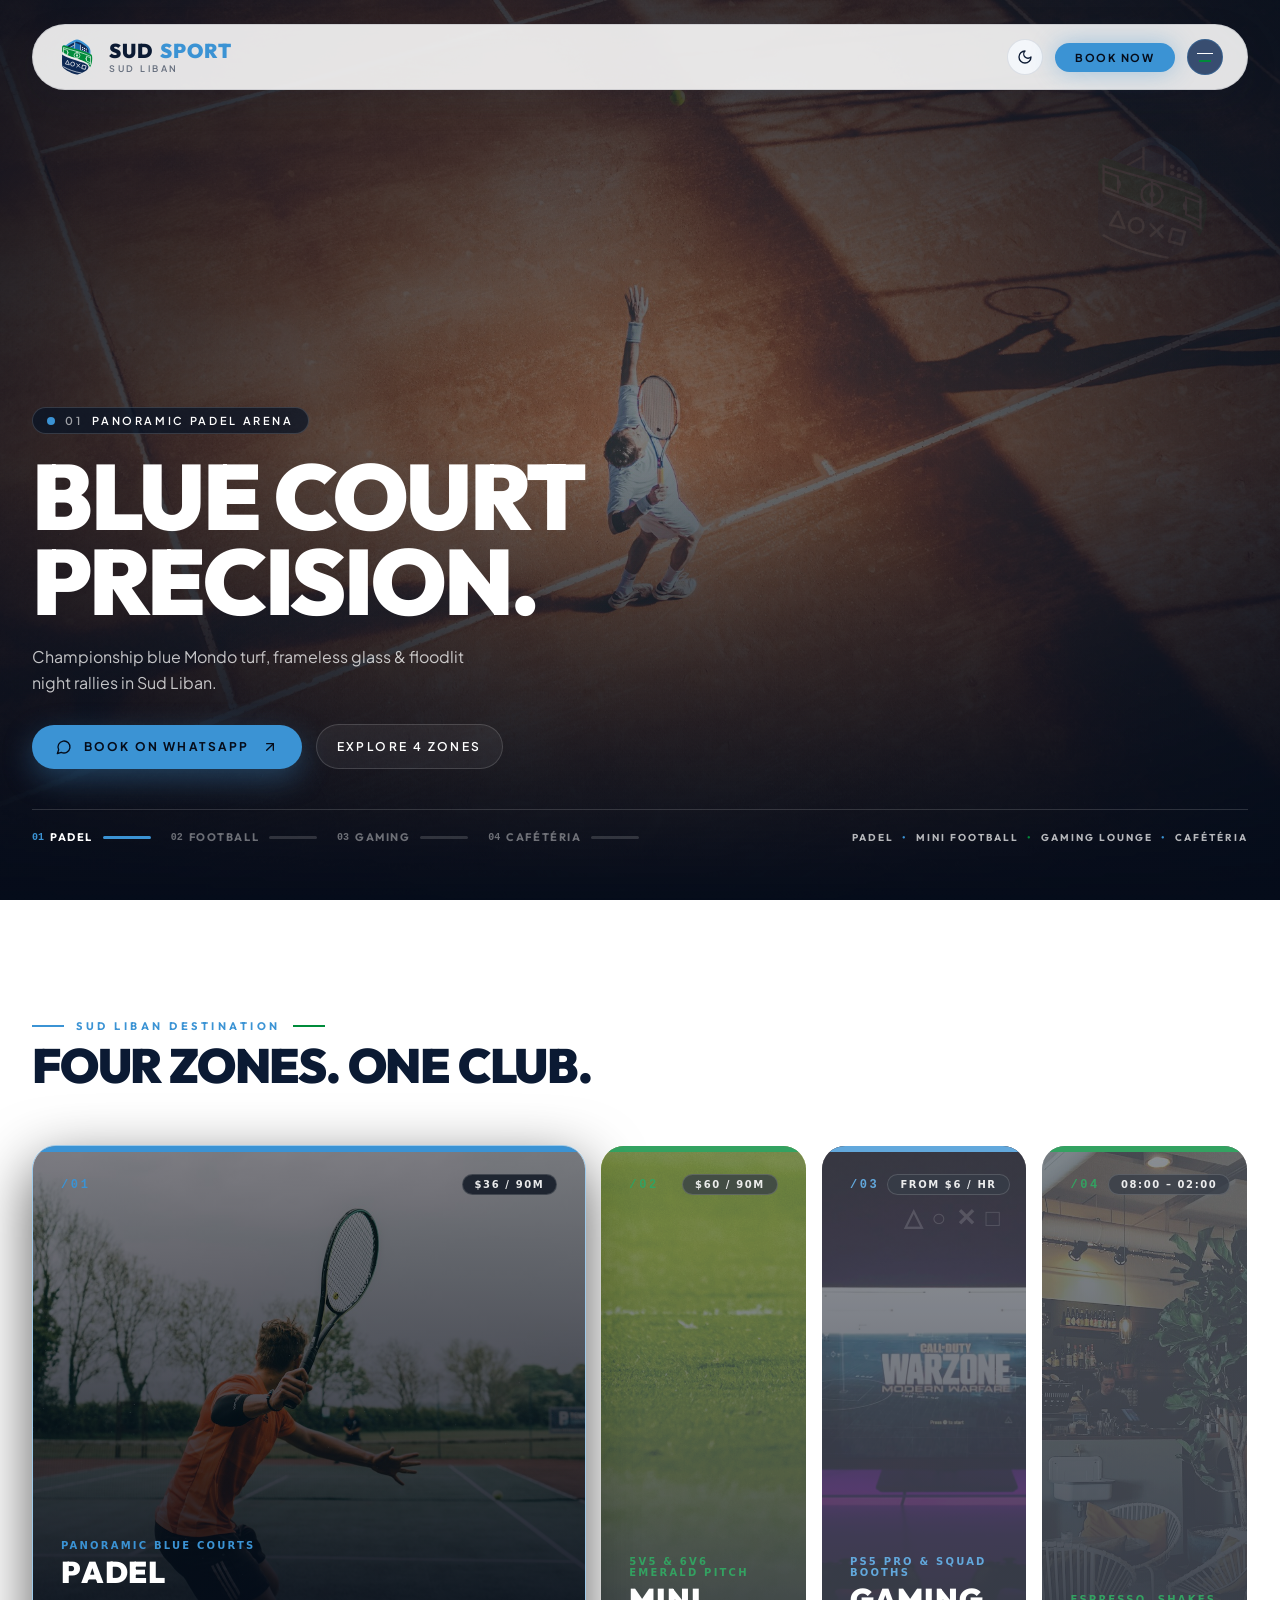
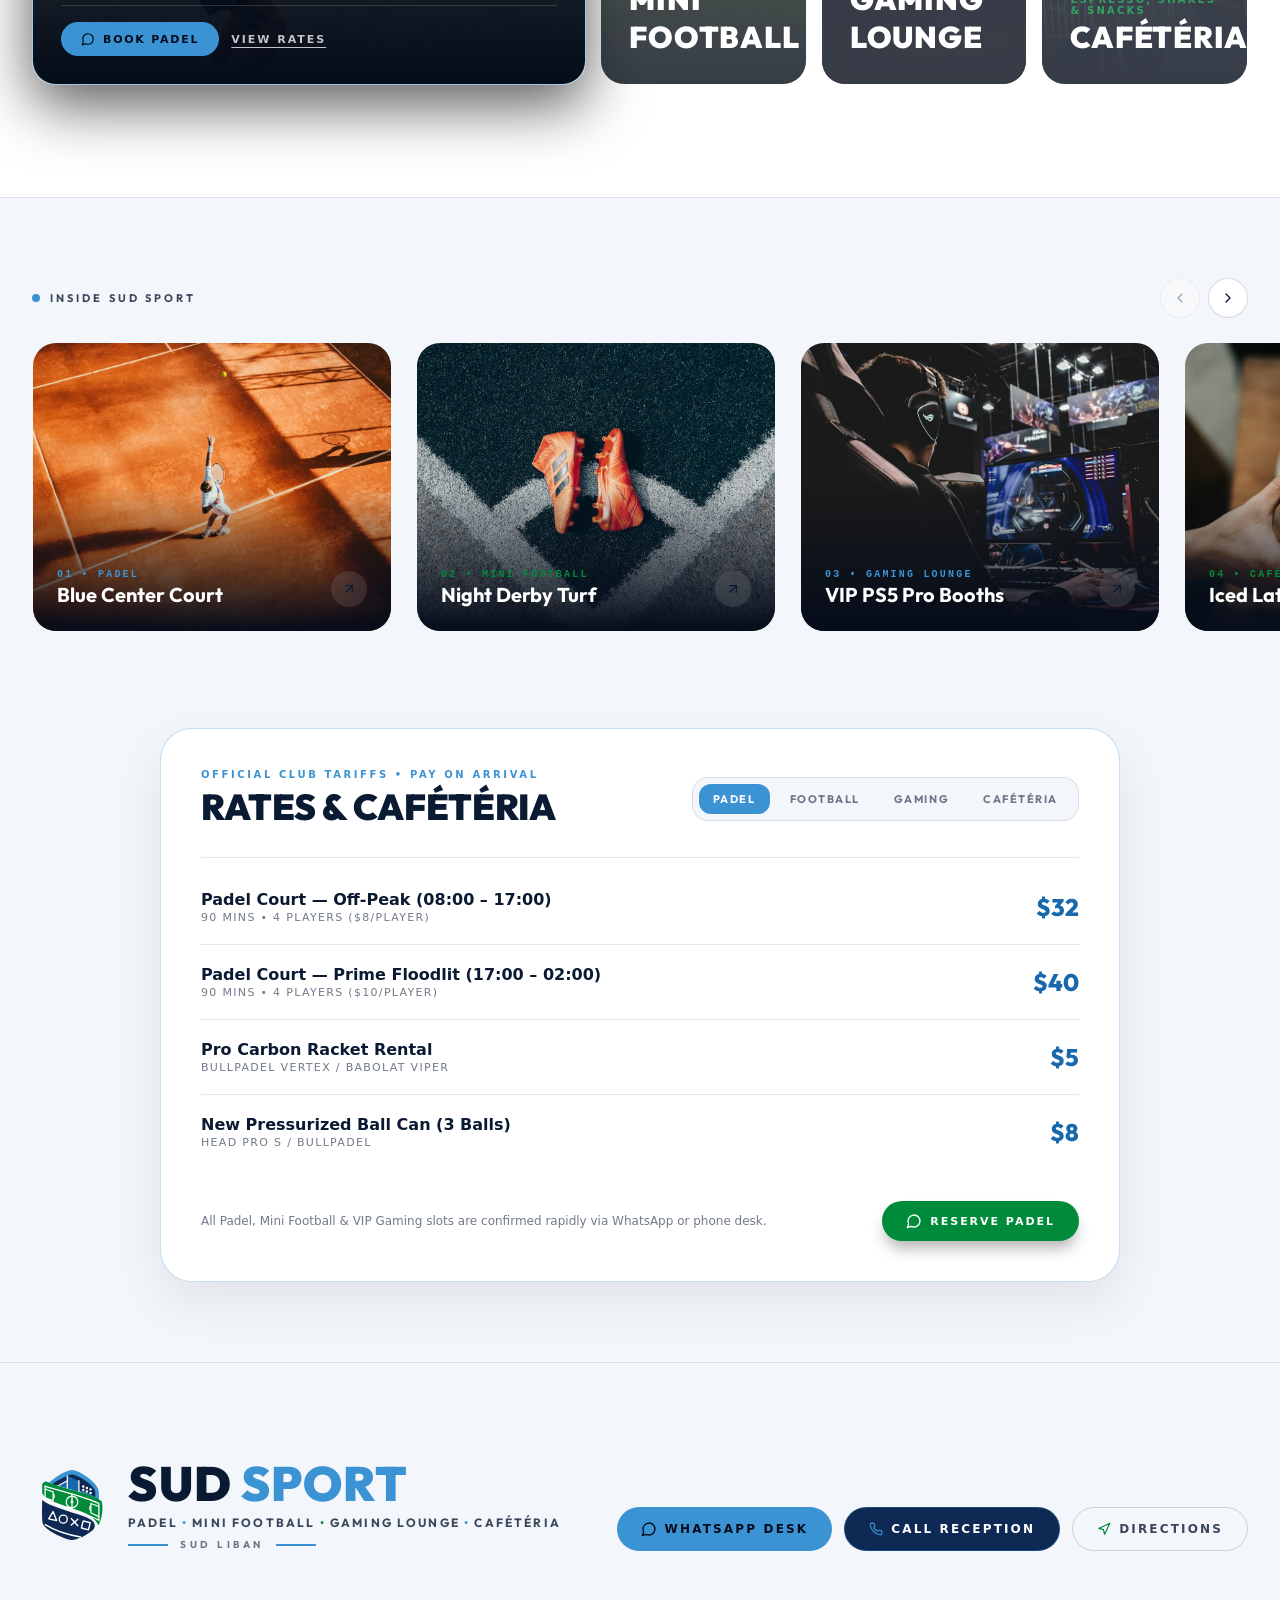
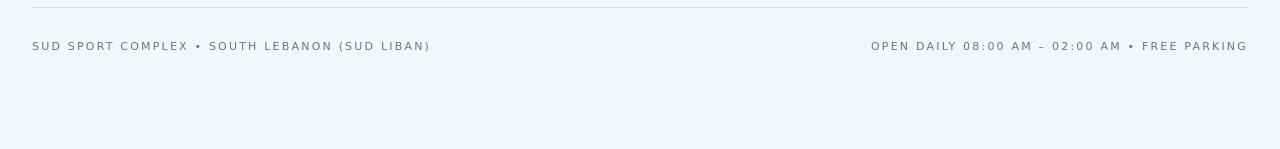
==== index.html @ 7e461982 "SUD SPORT website: homepage and Cafétéria menu Co-Authored-By: Claude Opus 5.5 <noreply@anthropic.co" ====
<!DOCTYPE html>
<html lang="en">
<head>
  <meta charset="UTF-8" />
  <meta name="viewport" content="width=device-width, initial-scale=1" />
  <title>SUD SPORT — Sud Liban</title>
  <meta name="description" content="SUD SPORT, Sud Liban: Padel, Mini Football, Gaming Lounge & Cafétéria." />
  <link rel="preconnect" href="https://fonts.googleapis.com" />
  <link rel="preconnect" href="https://fonts.gstatic.com" crossorigin />
  <link
    rel="stylesheet"
    href="https://fonts.googleapis.com/css2?family=Outfit:wght@500;600;700;800;900&family=Plus+Jakarta+Sans:wght@300;400;500;600;700&display=swap"
  />
  <link rel="stylesheet" href="css/style.css" />
  <!-- White theme; js/theme.js switches it on (light) and off (dark) -->
  <link rel="stylesheet" href="css/theme-light.css" id="themeLight" />
  <script src="js/theme.js"></script>
</head>
<body>
  <!-- ===================================================================
       SVG SPRITE: SUD SPORT CREST + ICONS
  =================================================================== -->
  <svg xmlns="http://www.w3.org/2000/svg" style="display: none">
    <!-- CUSTOM RECREATED SUD SPORT HEXAGONAL 3-RIBBON CREST -->
    <symbol id="emblem" viewBox="0 0 220 220" fill="none">
      <!-- TOP RIBBON: PADEL COURT & RACKET PERFORATIONS -->
      <path d="M36 68 C36 48, 92 14, 110 14 C128 14, 184 48, 184 76 L184 96 C150 76, 86 64, 36 44 Z" fill="#3B93D4" />
      <path d="M54 53 C72 40, 102 26, 110 26 C122 26, 174 54, 174 74 L174 88 C142 70, 92 60, 54 53 Z" fill="#0E2954" />
      <!-- Padel Court Royal Blue Zone & White Lines -->
      <path d="M98 30 L128 43 L128 73 L98 64 Z" fill="#1768AC" />
      <path d="M74 57 L96 44 L96 63 Z" fill="#1768AC" />
      <line x1="97" y1="29" x2="97" y2="65" stroke="#FFFFFF" stroke-width="3.5" />
      <line x1="129" y1="42" x2="129" y2="74" stroke="#FFFFFF" stroke-width="3.5" />
      <line x1="72" y1="57" x2="97" y2="43" stroke="#FFFFFF" stroke-width="3.2" />
      <!-- Padel Racket Dots -->
      <circle cx="141" cy="59" r="3.4" fill="#FFFFFF" />
      <circle cx="151" cy="63" r="3.4" fill="#FFFFFF" />
      <circle cx="161" cy="67" r="3.4" fill="#FFFFFF" />
      <circle cx="141" cy="69" r="3.4" fill="#FFFFFF" />
      <circle cx="151" cy="73" r="3.4" fill="#FFFFFF" />
      <circle cx="161" cy="77" r="3.4" fill="#FFFFFF" />

      <!-- MIDDLE RIBBON: MINI FOOTBALL PITCH -->
      <path d="M28 56 C28 42, 42 46, 62 54 C110 70, 162 78, 190 98 C196 104, 196 146, 182 166 C176 146, 152 132, 108 118 C64 104, 34 94, 28 78 Z" fill="#008B3A" />
      <path d="M36 58 C84 74, 144 86, 184 106 L184 152 C144 130, 84 116, 36 96 Z" stroke="#FFFFFF" stroke-width="3.5" fill="none" />
      <line x1="110" y1="78" x2="110" y2="125" stroke="#FFFFFF" stroke-width="3.5" />
      <circle cx="110" cy="101.5" r="16" stroke="#FFFFFF" stroke-width="3.5" fill="none" />
      <circle cx="110" cy="101.5" r="4" fill="#FFFFFF" />
      <path d="M36 66 L58 74 L58 98 L36 90" stroke="#FFFFFF" stroke-width="3.2" fill="none" />
      <path d="M58 79 A9 9 0 0 1 58 93" stroke="#FFFFFF" stroke-width="3.2" fill="none" />
      <path d="M184 114 L162 106 L162 132 L184 142" stroke="#FFFFFF" stroke-width="3.2" fill="none" />
      <path d="M162 112 A9 9 0 0 0 162 126" stroke="#FFFFFF" stroke-width="3.2" fill="none" />

      <!-- BOTTOM RIBBON: GAMING LOUNGE WITH △ ○ ✕ □ -->
      <path d="M28 96 C46 112, 92 124, 146 142 C172 152, 180 166, 166 180 C150 194, 122 206, 110 206 C94 206, 40 182, 30 162 C26 150, 28 114, 28 96 Z" fill="#0E2954" />
      <polygon points="58,128 46,148 68,153" stroke="#FFFFFF" stroke-width="3.8" fill="none" stroke-linejoin="round" />
      <circle cx="86" cy="149" r="11" stroke="#FFFFFF" stroke-width="3.8" fill="none" />
      <g stroke="#FFFFFF" stroke-width="3.8" stroke-linecap="round">
        <line x1="108" y1="147" x2="126" y2="167" />
        <line x1="126" y1="149" x2="108" y2="165" />
      </g>
      <rect x="138" y="156" width="20" height="20" transform="rotate(14 148 166)" stroke="#FFFFFF" stroke-width="3.8" fill="none" stroke-linejoin="round" />
      <path d="M36 164 C62 180, 98 192, 134 198" stroke="#FFFFFF" stroke-width="3.5" stroke-linecap="round" fill="none" />
    </symbol>

    <!-- Icons (Lucide) -->
    <symbol id="i-chevron-left" viewBox="0 0 24 24"><path d="m15 18-6-6 6-6" /></symbol>
    <symbol id="i-chevron-right" viewBox="0 0 24 24"><path d="m9 18 6-6-6-6" /></symbol>
    <symbol id="i-arrow-up-right" viewBox="0 0 24 24"><path d="M7 7h10v10" /><path d="M7 17 17 7" /></symbol>
    <symbol id="i-phone" viewBox="0 0 24 24"><path d="M22 16.92v3a2 2 0 0 1-2.18 2 19.79 19.79 0 0 1-8.63-3.07 19.5 19.5 0 0 1-6-6 19.79 19.79 0 0 1-3.07-8.67A2 2 0 0 1 4.11 2h3a2 2 0 0 1 2 1.72 12.84 12.84 0 0 0 .7 2.81 2 2 0 0 1-.45 2.11L8.09 9.91a16 16 0 0 0 6 6l1.27-1.27a2 2 0 0 1 2.11-.45 12.84 12.84 0 0 0 2.81.7A2 2 0 0 1 22 16.92z" /></symbol>
    <symbol id="i-message" viewBox="0 0 24 24"><path d="M7.9 20A9 9 0 1 0 4 16.1L2 22Z" /></symbol>
    <symbol id="i-sun" viewBox="0 0 24 24"><circle cx="12" cy="12" r="4" /><path d="M12 2v2" /><path d="M12 20v2" /><path d="m4.93 4.93 1.41 1.41" /><path d="m17.66 17.66 1.41 1.41" /><path d="M2 12h2" /><path d="M20 12h2" /><path d="m6.34 17.66-1.41 1.41" /><path d="m19.07 4.93-1.41 1.41" /></symbol>
    <symbol id="i-moon" viewBox="0 0 24 24"><path d="M12 3a6 6 0 0 0 9 9 9 9 0 1 1-9-9Z" /></symbol>
    <symbol id="i-x" viewBox="0 0 24 24"><path d="M18 6 6 18" /><path d="m6 6 12 12" /></symbol>
    <symbol id="i-navigation" viewBox="0 0 24 24"><polygon points="3 11 22 2 13 21 11 13 3 11" /></symbol>
  </svg>

  <!-- Subtle desktop cursor follower -->
  <div class="cursor" id="cursor" aria-hidden="true"></div>

  <div class="app" id="app">
    <!-- ===================================================================
         FLOATING SMOKED-GLASS NAVBAR
    =================================================================== -->
    <header class="nav">
      <div class="nav__bar">
        <a href="#top" class="brand">
          <svg class="emblem brand__emblem" role="img" aria-label="SUD SPORT Official Crest"><use href="#emblem" /></svg>
          <div class="brand__text">
            <div class="brand__word">
              <span>SUD</span>
              <span class="text-blue">SPORT</span>
            </div>
            <span class="brand__sub">SUD LIBAN</span>
          </div>
        </a>

        <div class="nav__controls">
          <button type="button" class="theme-toggle" aria-label="Switch theme">
            <svg class="icon theme-toggle__moon"><use href="#i-moon" /></svg>
            <svg class="icon theme-toggle__sun"><use href="#i-sun" /></svg>
          </button>

          <button class="btn-book">Book Now</button>

          <button class="btn-menu" id="menuOpenBtn" aria-label="Open Menu">
            <span></span>
            <span></span>
          </button>
        </div>
      </div>
    </header>

    <!-- ===================================================================
         SECTION 1: KEN BURNS HERO REEL
    =================================================================== -->
    <section id="top" class="hero">
      <div class="hero__media" id="heroMedia"></div>
      <div class="hero__watermark" id="heroWatermark"></div>

      <div class="hero__inner">
        <div class="hero__content" id="heroContent">
          <div class="pill">
            <span class="pill__dot" id="heroDot"></span>
            <span class="pill__id" id="heroId"></span>
            <span id="heroLabel"></span>
          </div>

          <h1 class="hero__title" id="heroTitle"></h1>
          <p class="hero__sub" id="heroSub"></p>

          <div class="hero__ctas">
            <button class="btn btn--primary btn--lg btn--glow hero__cta" id="heroCta">
              <svg class="icon"><use href="#i-message" /></svg>
              <span>Book on WhatsApp</span>
              <svg class="icon hero__cta-arrow"><use href="#i-arrow-up-right" /></svg>
            </button>
            <a href="#zones" class="btn btn--ghost btn--lg">Explore 4 Zones</a>
          </div>
        </div>

        <div class="hero__bar">
          <div class="reel-nav" id="reelNav"></div>

          <div class="tagline">
            <span>PADEL</span>
            <span class="text-blue">•</span>
            <span>MINI FOOTBALL</span>
            <span class="text-green">•</span>
            <span>GAMING LOUNGE</span>
            <span class="text-blue">•</span>
            <span>CAFÉTÉRIA</span>
          </div>
        </div>
      </div>
    </section>

    <!-- ===================================================================
         SECTION 2: THE FOUR ZONES ACCORDION
    =================================================================== -->
    <section id="zones" class="zones-section">
      <div class="section-head">
        <div>
          <div class="eyebrow">
            <span class="eyebrow__line bg-blue"></span>
            <span class="eyebrow__text">SUD LIBAN DESTINATION</span>
            <span class="eyebrow__line bg-green"></span>
          </div>
          <h2 class="section-title">Four Zones. One Club.</h2>
        </div>
      </div>

      <div class="zones" id="zonesList"></div>
    </section>

    <!-- ===================================================================
         SECTION 3: FILMSTRIP & RATE SHEET
    =================================================================== -->
    <section class="inside">
      <div class="strip-head">
        <div class="strip-head__title">
          <span class="dot bg-blue"></span>
          <span>INSIDE SUD SPORT</span>
        </div>
        <span class="strip-head__hint">SWIPE REEL →</span>
        <div class="strip-nav">
          <button type="button" class="strip-nav__btn" id="stripPrev" aria-label="Previous photos">
            <svg class="icon"><use href="#i-chevron-left" /></svg>
          </button>
          <button type="button" class="strip-nav__btn" id="stripNext" aria-label="Next photos">
            <svg class="icon"><use href="#i-chevron-right" /></svg>
          </button>
        </div>
      </div>

      <div class="filmstrip" id="filmstrip"></div>

      <div id="rates" class="rates">
        <div class="rates__card">
          <div class="rates__head">
            <div>
              <span class="rates__eyebrow">OFFICIAL CLUB TARIFFS • PAY ON ARRIVAL</span>
              <h3 class="rates__title">Rates &amp; Cafétéria</h3>
            </div>
            <div class="rate-tabs" id="rateTabs"></div>
          </div>

          <div class="rate-list" id="rateList"></div>

          <a href="menu.html" class="rates__menu-link" id="rateMenuLink" hidden>
            <span>See the full Cafétéria menu</span>
            <svg class="icon"><use href="#i-arrow-up-right" /></svg>
          </a>

          <div class="rates__foot">
            <span>All Padel, Mini Football &amp; VIP Gaming slots are confirmed rapidly via WhatsApp or phone desk.</span>
            <button class="btn btn--green" id="rateReserve">
              <svg class="icon"><use href="#i-message" /></svg>
              <span id="rateReserveLabel">Reserve PADEL</span>
            </button>
          </div>
        </div>
      </div>
    </section>

    <!-- ===================================================================
         SECTION 4: FOOTER
    =================================================================== -->
    <footer class="footer">
      <div class="footer__top">
        <div class="footer__lockup">
          <svg class="emblem footer__emblem" role="img" aria-label="SUD SPORT Official Crest"><use href="#emblem" /></svg>
          <div>
            <div class="footer__word">
              <span>SUD</span>
              <span class="text-blue">SPORT</span>
            </div>
            <p class="footer__pillars">
              PADEL <span class="text-blue">•</span> MINI FOOTBALL
              <span class="text-green">•</span> GAMING LOUNGE
              <span class="text-blue">•</span> CAFÉTÉRIA
            </p>
            <div class="footer__liban">
              <span class="footer__line"></span>
              <span>SUD LIBAN</span>
              <span class="footer__line"></span>
            </div>
          </div>
        </div>

        <div class="footer__contacts">
          <button class="btn btn--primary btn--lg">
            <svg class="icon"><use href="#i-message" /></svg>
            <span>WhatsApp Desk</span>
          </button>
          <a href="tel:+96170492810" class="btn btn--navy btn--lg">
            <svg class="icon icon--sm text-blue"><use href="#i-phone" /></svg>
            <span>Call Reception</span>
          </a>
          <a href="https://maps.google.com/?q=Sud+Liban" target="_blank" rel="noreferrer" class="btn btn--outline btn--lg">
            <svg class="icon icon--sm text-green"><use href="#i-navigation" /></svg>
            <span>Directions</span>
          </a>
        </div>
      </div>

      <div class="footer__bottom">
        <span>SUD SPORT COMPLEX • SOUTH LEBANON (SUD LIBAN)</span>
        <span>OPEN DAILY 08:00 AM – 02:00 AM • FREE PARKING</span>
      </div>
    </footer>

  </div>

  <!-- =====================================================================
       FULL-SCREEN CURTAIN MENU
  ===================================================================== -->
  <div class="menu animate-fade-up" id="menu" hidden>
    <div class="menu__top">
      <div class="menu__brand">
        <svg class="emblem menu__emblem" role="img" aria-label="SUD SPORT Official Crest"><use href="#emblem" /></svg>
        <div class="brand__word menu__word">
          <span>SUD</span>
          <span class="text-blue">SPORT</span>
        </div>
      </div>
      <button class="menu__close" id="menuCloseBtn" aria-label="Close Menu">
        <svg class="icon icon--md"><use href="#i-x" /></svg>
      </button>
    </div>

    <nav class="menu__list">
      <a href="#zones" class="menu-item" data-zone-index="0" style="--c: #3B93D4">
        <div class="menu-item__main"><span class="menu-item__num">/01</span><span class="menu-item__label">PADEL ARENA</span></div>
        <span class="menu-item__sub">Panoramic Blue Courts</span>
      </a>
      <a href="#zones" class="menu-item" data-zone-index="1" style="--c: #008B3A">
        <div class="menu-item__main"><span class="menu-item__num">/02</span><span class="menu-item__label">MINI FOOTBALL</span></div>
        <span class="menu-item__sub">5v5 &amp; 6v6 FIFA Turf</span>
      </a>
      <a href="#zones" class="menu-item" data-zone-index="2" style="--c: #3B93D4">
        <div class="menu-item__main"><span class="menu-item__num">/03</span><span class="menu-item__label">GAMING LOUNGE</span></div>
        <span class="menu-item__sub">PS5 Pro △ ○ ✕ □ Booths</span>
      </a>
      <a href="menu.html" class="menu-item" style="--c: #008B3A">
        <div class="menu-item__main"><span class="menu-item__num">/04</span><span class="menu-item__label">LA CAFÉTÉRIA</span></div>
        <span class="menu-item__sub">Espresso, Smoothies &amp; Terrace</span>
      </a>
      <a href="#rates" class="menu-item" style="--c: #FFFFFF">
        <div class="menu-item__main"><span class="menu-item__num">/05</span><span class="menu-item__label">RATES &amp; MENU</span></div>
        <span class="menu-item__sub">Transparent Club Tariffs</span>
      </a>
    </nav>

    <div class="menu__foot">
      <span>SUD LIBAN • OPEN DAILY 08:00 – 02:00</span>
      <button class="menu__cta">BOOK VIA WHATSAPP CONCIERGE →</button>
    </div>
  </div>

  <script src="js/main.js"></script>
</body>
</html>
---- css/style.css ----
/* =====================================================================
   SUD SPORT — SUD LIBAN
===================================================================== */

:root {
  --navy-950: #040914;
  --navy-900: #050c1a;
  --navy-850: #071326;
  --navy-800: #08152c;
  --navy-700: #0e2954;
  --section-bg: rgba(7, 17, 36, 0.6);
  --blue: #3b93d4;
  --blue-hover: #52a6e3;
  --royal: #1768ac;
  --green: #008b3a;
  --green-hover: #00a344;
  --white: #f8fafc;

  --font-brand: 'Outfit', -apple-system, BlinkMacSystemFont, sans-serif;
  --font-modern: 'Plus Jakarta Sans', -apple-system, BlinkMacSystemFont, sans-serif;
  --font-sans: ui-sans-serif, system-ui, -apple-system, BlinkMacSystemFont, 'Segoe UI', Roboto, sans-serif;
  --font-mono: ui-monospace, SFMono-Regular, Menlo, Monaco, Consolas, monospace;

  --ease: cubic-bezier(0.16, 1, 0.3, 1);
  --max-w: 80rem;
}

/* --- Reset --- */

*,
*::before,
*::after {
  box-sizing: border-box;
}

html {
  scroll-behavior: smooth;
}

body {
  margin: 0;
  min-height: 100vh;
  background: var(--navy-900);
  color: var(--white);
  font-family: var(--font-sans);
  -webkit-font-smoothing: antialiased;
  -moz-osx-font-smoothing: grayscale;
  overflow-x: hidden;
}

::selection {
  background: var(--blue);
  color: var(--navy-900);
}

h1, h2, h3, h4, p {
  margin: 0;
}

a {
  color: inherit;
  text-decoration: none;
}

button {
  font: inherit;
  color: inherit;
  background: none;
  border: 0;
  padding: 0;
  cursor: pointer;
}

img {
  display: block;
  max-width: 100%;
}

[hidden] {
  display: none !important;
}

/* --- Utilities --- */

.text-blue { color: var(--blue); }
.text-green { color: var(--green); }
.bg-blue { background: var(--blue); }
.bg-green { background: var(--green); }

.icon {
  width: 16px;
  height: 16px;
  flex-shrink: 0;
  fill: none;
  stroke: currentColor;
  stroke-width: 2;
  stroke-linecap: round;
  stroke-linejoin: round;
}
.icon--xs { width: 14px; height: 14px; }
.icon--sm { width: 14px; height: 14px; }
.icon--md { width: 20px; height: 20px; }

.emblem {
  fill: none;
  flex-shrink: 0;
}

/* --- Animations --- */

@keyframes kenburns {
  0% { transform: scale(1.12); }
  100% { transform: scale(1); }
}

@keyframes fadeUpLuxury {
  0% { opacity: 0; transform: translateY(20px); }
  100% { opacity: 1; transform: translateY(0); }
}

.animate-fade-up {
  animation: fadeUpLuxury 0.75s var(--ease) forwards;
}

/* --- Buttons --- */

.btn {
  display: inline-flex;
  align-items: center;
  justify-content: center;
  gap: 8px;
  border-radius: 9999px;
  font-size: 11px;
  font-weight: 700;
  letter-spacing: 0.18em;
  text-transform: uppercase;
  transition: all 0.3s;
  white-space: nowrap;
}

.btn--lg { padding: 14px 24px; font-size: 12px; }
.btn--xl { padding: 16px 24px; font-size: 12px; }
.btn--block { width: 100%; }

.btn--primary {
  background: var(--blue);
  color: var(--navy-900);
}
.btn--primary:hover { background: var(--blue-hover); }

.btn--glow { box-shadow: 0 10px 30px rgba(59, 147, 212, 0.35); }

.btn--ghost {
  padding: 14px 20px;
  background: rgba(255, 255, 255, 0.05);
  border: 1px solid rgba(255, 255, 255, 0.15);
  color: #fff;
  font-family: var(--font-modern);
  font-weight: 600;
  letter-spacing: 0.2em;
}
.btn--ghost:hover { background: rgba(255, 255, 255, 0.1); }

.btn--green {
  flex-shrink: 0;
  padding: 12px 24px;
  background: var(--green);
  color: #fff;
  box-shadow: 0 10px 15px -3px rgba(0, 0, 0, 0.3);
}
.btn--green:hover { background: var(--green-hover); }

.btn--navy {
  background: var(--navy-700);
  border: 1px solid rgba(59, 147, 212, 0.3);
  color: #fff;
  font-weight: 600;
}
.btn--navy:hover { background: var(--royal); }

.btn--outline {
  border: 1px solid rgba(255, 255, 255, 0.15);
  color: rgba(255, 255, 255, 0.8);
  font-weight: 600;
}
.btn--outline:hover {
  border-color: rgba(255, 255, 255, 0.4);
  background: rgba(255, 255, 255, 0.05);
}

/* =====================================================================
   CURSOR FOLLOWER
===================================================================== */

.cursor {
  pointer-events: none;
  position: fixed;
  top: 0;
  left: 0;
  z-index: 50;
  display: none;
  width: 32px;
  height: 32px;
  border-radius: 50%;
  border: 1px solid rgba(59, 147, 212, 0.5);
  transform: translate3d(-100px, -100px, 0);
  transition: transform 0.15s ease-out;
}

@media (min-width: 1024px) {
  .cursor { display: block; }
}

/* =====================================================================
   NAVBAR
===================================================================== */

.nav {
  position: fixed;
  top: 0;
  left: 0;
  right: 0;
  z-index: 40;
  padding: 16px 16px 0;
  pointer-events: none;
}

.nav__bar {
  max-width: var(--max-w);
  margin: 0 auto;
  display: flex;
  align-items: center;
  justify-content: space-between;
  padding: 12px 16px;
  border-radius: 9999px;
  background: rgba(7, 19, 38, 0.8);
  backdrop-filter: blur(40px);
  -webkit-backdrop-filter: blur(40px);
  border: 1px solid rgba(59, 147, 212, 0.25);
  box-shadow: 0 16px 40px rgba(0, 0, 0, 0.6);
  pointer-events: auto;
  transition: all 0.5s;
}

.brand {
  display: flex;
  align-items: center;
  gap: 12px;
}

.brand__emblem {
  width: 36px;
  height: 36px;
  transition: transform 0.5s;
}
.brand:hover .brand__emblem { transform: scale(1.05); }

.brand__text {
  display: flex;
  flex-direction: column;
}

.brand__word {
  display: flex;
  align-items: baseline;
  gap: 6px;
  line-height: 1;
  font-family: var(--font-brand);
  font-weight: 900;
  font-size: 18px;
  letter-spacing: 0.06em;
  color: #fff;
}

.brand__sub {
  margin-top: 2px;
  font-family: var(--font-modern);
  font-weight: 600;
  font-size: 8px;
  letter-spacing: 0.28em;
  text-transform: uppercase;
  color: rgba(255, 255, 255, 0.55);
}

.nav__controls {
  display: flex;
  align-items: center;
  gap: 8px;
}

.btn-book {
  padding: 8px 16px;
  border-radius: 9999px;
  background: var(--blue);
  color: var(--navy-900);
  font-family: var(--font-modern);
  font-weight: 700;
  font-size: 11px;
  letter-spacing: 0.16em;
  text-transform: uppercase;
  box-shadow: 0 0 25px rgba(59, 147, 212, 0.4);
  transition: all 0.3s;
}
.btn-book:hover { background: var(--blue-hover); }

.theme-toggle {
  width: 36px;
  height: 36px;
  flex-shrink: 0;
  border-radius: 50%;
  background: rgba(14, 41, 84, 0.8);
  border: 1px solid rgba(59, 147, 212, 0.3);
  color: #fff;
  display: flex;
  align-items: center;
  justify-content: center;
  transition: all 0.3s;
}
.theme-toggle:hover { background: var(--royal); }

/* Light mode shows the moon (go dark); dark mode shows the sun (go light) */
.theme-toggle__moon { display: none; }
[data-theme='light'] .theme-toggle__moon { display: block; }
[data-theme='light'] .theme-toggle__sun { display: none; }

.btn-menu {
  width: 36px;
  height: 36px;
  border-radius: 50%;
  background: rgba(14, 41, 84, 0.8);
  border: 1px solid rgba(59, 147, 212, 0.3);
  display: flex;
  flex-direction: column;
  align-items: center;
  justify-content: center;
  gap: 6px;
  transition: all 0.3s;
}
.btn-menu:hover { background: var(--royal); }

.btn-menu span {
  display: block;
  height: 1.5px;
  transition: all 0.3s;
}
.btn-menu span:first-child { width: 16px; background: #fff; }
.btn-menu span:last-child { width: 12px; background: var(--green); }
.btn-menu:hover span { width: 20px; background: #fff; }

/* Small phones: tighten the navbar so brand + controls stay on one row */
@media (max-width: 479px) {
  .nav { padding: 12px 12px 0; }
  .nav__bar { padding: 8px 8px 8px 12px; }
  .brand { gap: 8px; }
  .brand__word { font-size: 16px; gap: 4px; }
  .nav__controls { gap: 6px; }
  .btn-book { padding: 8px 12px; letter-spacing: 0.1em; white-space: nowrap; }
}

@media (max-width: 399px) {
  .brand { gap: 6px; }
  .brand__emblem { width: 32px; height: 32px; }
  .brand__word { font-size: 15px; letter-spacing: 0.04em; }
  .btn-book { padding: 8px 10px; font-size: 10px; }
}

/* Very narrow phones: crest only */
@media (max-width: 359px) {
  .brand__text { display: none; }
}

@media (min-width: 640px) {
  .nav { padding: 24px 32px 0; }
  .nav__bar { padding: 12px 24px; }
  .brand__emblem { width: 40px; height: 40px; }
  .brand__word { font-size: 20px; }
  .brand__sub { font-size: 9px; }
  .nav__controls { gap: 12px; }
  .btn-book { padding: 8px 20px; }
}

/* =====================================================================
   HERO
===================================================================== */

.hero {
  position: relative;
  height: 100vh;
  min-height: 650px;
  max-height: 1000px;
  width: 100%;
  overflow: hidden;
  display: flex;
  flex-direction: column;
  justify-content: flex-end;
}

.hero__media {
  position: absolute;
  inset: 0;
  overflow: hidden;
}

.hero__img {
  width: 100%;
  height: 100%;
  object-fit: cover;
  object-position: center;
  opacity: 0.75;
  animation: kenburns 7s var(--ease) forwards;
}

.hero__shade {
  position: absolute;
  inset: 0;
  background: linear-gradient(to top, var(--navy-900), rgba(5, 12, 26, 0.5), rgba(5, 12, 26, 0.6));
}

.hero__vignette {
  position: absolute;
  inset: 0;
  background: radial-gradient(circle, transparent, rgba(5, 12, 26, 0.8));
}

.hero__watermark {
  pointer-events: none;
  position: absolute;
  right: 24px;
  top: 112px;
  opacity: 0.15;
  display: none;
}

.hero__symbols {
  display: flex;
  align-items: center;
  gap: 16px;
  font-family: var(--font-brand);
  font-weight: 700;
  font-size: 48px;
  letter-spacing: 0.1em;
  color: var(--blue);
}

.hero__emblem {
  width: 144px;
  height: 144px;
  opacity: 0.4;
}

.hero__inner {
  position: relative;
  z-index: 10;
  max-width: var(--max-w);
  width: 100%;
  margin: 0 auto;
  padding: 0 20px 40px;
}

.hero__content {
  max-width: 48rem;
  display: flex;
  flex-direction: column;
  align-items: flex-start;
  gap: 16px;
}

.pill {
  display: inline-flex;
  align-items: center;
  gap: 10px;
  padding: 6px 14px;
  border-radius: 9999px;
  border: 1px solid rgba(255, 255, 255, 0.15);
  background: rgba(7, 19, 38, 0.7);
  backdrop-filter: blur(12px);
  -webkit-backdrop-filter: blur(12px);
  font-family: var(--font-modern);
  font-weight: 600;
  font-size: 10px;
  letter-spacing: 0.24em;
  text-transform: uppercase;
  color: #fff;
}

.pill__dot {
  width: 8px;
  height: 8px;
  border-radius: 50%;
}

.pill__id { color: rgba(255, 255, 255, 0.6); }

.hero__title {
  font-family: var(--font-brand);
  font-weight: 900;
  text-transform: uppercase;
  color: #fff;
  letter-spacing: -0.025em;
  line-height: 0.92;
  font-size: clamp(2.9rem, 7.2vw, 6.2rem);
}

.hero__sub {
  max-width: 28rem;
  font-family: var(--font-modern);
  font-size: 14px;
  line-height: 1.625;
  color: rgba(255, 255, 255, 0.75);
}

.hero__ctas {
  padding-top: 8px;
  display: flex;
  flex-wrap: wrap;
  align-items: center;
  gap: 14px;
}

.hero__cta {
  gap: 12px;
  font-family: var(--font-modern);
}
.hero__cta:hover { background: #50a5e6; }
.hero__cta-arrow { transition: transform 0.3s; }
.hero__cta:hover .hero__cta-arrow { transform: translate(2px, -2px); }

.hero__bar {
  margin-top: 40px;
  padding-top: 20px;
  border-top: 1px solid rgba(255, 255, 255, 0.15);
  display: flex;
  flex-direction: column;
  justify-content: space-between;
  gap: 16px;
}

.reel-nav {
  display: grid;
  grid-template-columns: repeat(4, minmax(0, 1fr));
  gap: 8px;
}

.reel-btn {
  display: flex;
  flex-direction: column;
  gap: 6px;
  text-align: left;
  min-width: 0;
}

.reel-btn__label {
  display: flex;
  flex-direction: column;
  align-items: flex-start;
  gap: 2px;
  min-width: 0;
}

.reel-btn__num {
  font-family: var(--font-mono);
  font-weight: 700;
  font-size: 10px;
  color: rgba(255, 255, 255, 0.4);
  transition: color 0.3s;
}

.reel-btn__name {
  font-family: var(--font-brand);
  font-weight: 700;
  font-size: 10px;
  letter-spacing: 0.08em;
  text-transform: uppercase;
  white-space: nowrap;
  overflow: hidden;
  text-overflow: ellipsis;
  color: rgba(255, 255, 255, 0.4);
  transition: color 0.3s;
}

.reel-btn:hover .reel-btn__num,
.reel-btn:hover .reel-btn__name { color: rgba(255, 255, 255, 0.75); }
.reel-btn.is-active .reel-btn__num { color: var(--blue); }
.reel-btn.is-active .reel-btn__name { color: #fff; }

.reel-btn__track {
  width: 100%;
  height: 3px;
  border-radius: 9999px;
  background: rgba(255, 255, 255, 0.15);
  overflow: hidden;
}

.reel-btn__fill {
  height: 100%;
  width: 0;
  background: var(--accent);
  transition: all 0.7s;
}
.reel-btn.is-active .reel-btn__fill { width: 100%; }

.tagline {
  display: none;
  align-items: center;
  gap: 8px;
  font-family: var(--font-brand);
  font-weight: 700;
  font-size: 10px;
  letter-spacing: 0.2em;
  text-transform: uppercase;
  color: rgba(255, 255, 255, 0.7);
}

@media (min-width: 640px) {
  .hero__watermark { display: block; right: 56px; top: 128px; }
  .hero__inner { padding: 0 32px 56px; }
  .hero__content { gap: 20px; }
  .pill { font-size: 11px; }
  .hero__sub { font-size: 16px; }
  .reel-nav { display: flex; align-items: center; gap: 20px; }
  .reel-btn { flex-direction: row; align-items: center; gap: 10px; }
  .reel-btn__label { flex-direction: row; align-items: center; gap: 6px; }
  .reel-btn__name { font-size: 11px; letter-spacing: 0.14em; }
  .reel-btn__track { width: 48px; }
  .tagline { display: flex; }
}

@media (min-width: 1024px) {
  .hero__bar { flex-direction: row; align-items: center; }
}

/* =====================================================================
   FOUR ZONES
===================================================================== */

.zones-section {
  max-width: var(--max-w);
  margin: 0 auto;
  padding: 80px 16px;
}

.section-head {
  display: flex;
  flex-direction: column;
  justify-content: space-between;
  gap: 16px;
  margin-bottom: 40px;
}

.eyebrow {
  display: inline-flex;
  align-items: center;
  gap: 12px;
  margin-bottom: 8px;
}

.eyebrow__line {
  width: 32px;
  height: 2px;
}

.eyebrow__text {
  font-family: var(--font-brand);
  font-weight: 700;
  font-size: 11px;
  letter-spacing: 0.32em;
  text-transform: uppercase;
  color: var(--blue);
}

.section-title {
  font-family: var(--font-brand);
  font-weight: 900;
  text-transform: uppercase;
  font-size: 30px;
  line-height: 1;
  letter-spacing: -0.025em;
  color: #fff;
}

.zones {
  display: flex;
  flex-direction: column;
  gap: 14px;
}

.zone {
  position: relative;
  height: 125px;
  border-radius: 24px;
  overflow: hidden;
  cursor: pointer;
  border: 1px solid rgba(255, 255, 255, 0.1);
  transition: all 0.7s var(--ease);
}

.zone.is-active {
  height: 420px;
  border-color: var(--zone-border);
}

.zone__img {
  position: absolute;
  inset: 0;
  width: 100%;
  height: 100%;
  object-fit: cover;
  transform: scale(1.1);
  transition: transform 1s var(--ease);
}
.zone.is-active .zone__img { transform: scale(1); }

.zone__shade {
  position: absolute;
  inset: 0;
  background: linear-gradient(to top, var(--navy-900), rgba(5, 12, 26, 0.72), rgba(5, 12, 26, 0.5));
}

.zone__ribbon {
  position: absolute;
  top: 0;
  left: 0;
  right: 0;
  height: 6px;
  background: var(--zone-color);
}

.zone__symbols {
  pointer-events: none;
  position: absolute;
  top: 56px;
  right: 24px;
  font-family: var(--font-brand);
  font-weight: 700;
  font-size: 24px;
  letter-spacing: 0.1em;
  color: rgba(255, 255, 255, 0.15);
}

.zone__body {
  position: relative;
  z-index: 10;
  height: 100%;
  padding: 20px;
  display: flex;
  flex-direction: column;
  justify-content: space-between;
}

.zone__top {
  display: flex;
  align-items: center;
  justify-content: space-between;
  gap: 8px;
}

.zone__index {
  font-family: var(--font-mono);
  font-weight: 700;
  font-size: 12px;
  letter-spacing: 0.22em;
  color: var(--zone-color);
}

.zone__rate {
  padding: 4px 12px;
  border-radius: 9999px;
  background: rgba(5, 12, 26, 0.75);
  backdrop-filter: blur(12px);
  -webkit-backdrop-filter: blur(12px);
  border: 1px solid rgba(255, 255, 255, 0.15);
  font-size: 10px;
  font-weight: 600;
  letter-spacing: 0.16em;
  text-transform: uppercase;
  color: rgba(255, 255, 255, 0.9);
  white-space: nowrap;
}

.zone__bottom {
  display: flex;
  flex-direction: column;
  gap: 14px;
}

.zone__subtitle {
  margin-bottom: 2px;
  font-size: 10px;
  font-weight: 700;
  letter-spacing: 0.22em;
  text-transform: uppercase;
  color: var(--zone-color);
}

.zone__title {
  font-family: var(--font-brand);
  font-weight: 900;
  font-size: 24px;
  letter-spacing: 0.025em;
  text-transform: uppercase;
  color: #fff;
}

.zone__details {
  display: none;
  padding-top: 12px;
  border-top: 1px solid rgba(255, 255, 255, 0.15);
}

.zone.is-active .zone__details {
  display: flex;
  flex-direction: column;
  gap: 16px;
  animation: fadeUpLuxury 0.75s var(--ease) forwards;
}

.zone__actions {
  padding-top: 4px;
  display: flex;
  align-items: center;
  gap: 12px;
}

.zone__book {
  display: inline-flex;
  align-items: center;
  gap: 8px;
  padding: 10px 20px;
  border-radius: 9999px;
  background: var(--zone-color);
  font-size: 11px;
  font-weight: 700;
  letter-spacing: 0.16em;
  text-transform: uppercase;
  transition: transform 0.15s;
}
.zone__book:active { transform: scale(0.95); }

.zone__rates-link {
  font-size: 11px;
  font-weight: 600;
  letter-spacing: 0.18em;
  text-transform: uppercase;
  color: rgba(255, 255, 255, 0.75);
  text-decoration: underline;
  text-underline-offset: 4px;
}
.zone__rates-link:hover { color: #fff; }

@media (min-width: 640px) {
  .zones-section { padding: 112px 32px; }
  .section-head { flex-direction: row; align-items: flex-end; margin-bottom: 56px; }
  .section-title { font-size: 48px; }
  .zone__body { padding: 28px; }
  .zone__title { font-size: 30px; }
}

@media (min-width: 1024px) {
  .zones { flex-direction: row; height: 540px; }
  .zone { flex: 1; height: 100%; opacity: 0.8; }
  .zone:hover { opacity: 1; }
  .zone.is-active {
    flex: 2.7;
    height: 100%;
    opacity: 1;
    box-shadow: 0 20px 60px rgba(0, 0, 0, 0.65);
  }
}

/* =====================================================================
   FILMSTRIP
===================================================================== */

.inside {
  padding: 56px 0;
  border-top: 1px solid rgba(255, 255, 255, 0.1);
  background: var(--section-bg);
}

.strip-head {
  max-width: var(--max-w);
  margin: 0 auto 24px;
  padding: 0 16px;
  display: flex;
  align-items: center;
  justify-content: space-between;
}

.strip-head__title {
  display: flex;
  align-items: center;
  gap: 10px;
  font-family: var(--font-brand);
  font-weight: 700;
  font-size: 11px;
  letter-spacing: 0.28em;
  text-transform: uppercase;
  color: rgba(255, 255, 255, 0.8);
}

.dot {
  width: 8px;
  height: 8px;
  border-radius: 50%;
}

.strip-head__hint {
  font-size: 10px;
  letter-spacing: 0.22em;
  text-transform: uppercase;
  color: rgba(255, 255, 255, 0.45);
}

.filmstrip {
  display: flex;
  gap: 16px;
  overflow-x: auto;
  scroll-snap-type: x mandatory;
  padding: 0 16px 16px;
  -ms-overflow-style: none;
  scrollbar-width: none;
}
.filmstrip::-webkit-scrollbar { display: none; }

.strip-nav {
  display: none;
  gap: 8px;
}

.strip-nav__btn {
  width: 40px;
  height: 40px;
  border-radius: 50%;
  display: flex;
  align-items: center;
  justify-content: center;
  background: rgba(14, 41, 84, 0.8);
  border: 1px solid rgba(59, 147, 212, 0.3);
  color: #fff;
  transition: all 0.3s;
}
.strip-nav__btn:hover:not(:disabled) {
  background: var(--blue);
  color: var(--navy-900);
}
.strip-nav__btn:disabled {
  opacity: 0.35;
  cursor: default;
}

/* Mouse users: show arrows instead of the swipe hint, and allow drag */
@media (hover: hover) and (pointer: fine) {
  .strip-head__hint { display: none; }
  .strip-nav { display: flex; }
  .filmstrip { cursor: grab; }
  .filmstrip.is-dragging {
    cursor: grabbing;
    scroll-snap-type: none;
    user-select: none;
  }
  .filmstrip.is-dragging .film__img { transform: none; }
}

.film {
  position: relative;
  flex-shrink: 0;
  width: 78vw;
  height: 250px;
  scroll-snap-align: center;
  border-radius: 24px;
  overflow: hidden;
  border: 1px solid rgba(255, 255, 255, 0.1);
}

.film__img {
  width: 100%;
  height: 100%;
  object-fit: cover;
  transition: transform 0.7s var(--ease);
}
.film:hover .film__img { transform: scale(1.05); }

.film__overlay {
  position: absolute;
  inset: 0;
  display: flex;
  align-items: flex-end;
  justify-content: space-between;
  padding: 24px;
  background: linear-gradient(to top, var(--navy-900), transparent, transparent);
}

.film__tag {
  display: block;
  margin-bottom: 2px;
  font-family: var(--font-mono);
  font-weight: 700;
  font-size: 10px;
  letter-spacing: 0.22em;
}

.film__title {
  font-family: var(--font-brand);
  font-weight: 700;
  font-size: 20px;
  color: #fff;
}

.film__arrow {
  width: 36px;
  height: 36px;
  flex-shrink: 0;
  border-radius: 50%;
  display: flex;
  align-items: center;
  justify-content: center;
  background: rgba(255, 255, 255, 0.1);
  backdrop-filter: blur(12px);
  -webkit-backdrop-filter: blur(12px);
  transition: background-color 0.3s, color 0.3s;
}
.film:hover .film__arrow {
  background: var(--blue);
  color: var(--navy-900);
}

@media (min-width: 640px) {
  .inside { padding: 80px 0; }
  .strip-head { padding: 0 32px; }
  .filmstrip { gap: 24px; padding: 0 32px 16px; }
  .film { width: 360px; height: 290px; }
}

/* =====================================================================
   RATES
===================================================================== */

.rates {
  max-width: 64rem;
  margin: 0 auto;
  padding: 56px 16px 0;
}

.rates__card {
  padding: 24px;
  border-radius: 32px;
  background: var(--navy-800);
  border: 1px solid rgba(59, 147, 212, 0.25);
  box-shadow: 0 25px 50px -12px rgba(0, 0, 0, 0.5);
}

.rates__head {
  display: flex;
  flex-direction: column;
  justify-content: space-between;
  gap: 24px;
  padding-bottom: 28px;
  border-bottom: 1px solid rgba(255, 255, 255, 0.1);
}

.rates__eyebrow {
  display: block;
  margin-bottom: 4px;
  font-size: 10px;
  font-weight: 700;
  letter-spacing: 0.26em;
  text-transform: uppercase;
  color: var(--blue);
}

.rates__title {
  font-family: var(--font-brand);
  font-weight: 900;
  text-transform: uppercase;
  font-size: 24px;
  color: #fff;
}

.rate-tabs {
  display: flex;
  gap: 4px;
  padding: 4px;
  border-radius: 16px;
  background: var(--navy-900);
  border: 1px solid rgba(255, 255, 255, 0.1);
}

.rate-tab {
  flex: 1 1 auto;
  padding: 8px 6px;
  border-radius: 12px;
  font-family: var(--font-brand);
  font-weight: 700;
  font-size: 10px;
  letter-spacing: 0.06em;
  white-space: nowrap;
  text-transform: uppercase;
  color: rgba(255, 255, 255, 0.6);
  transition: all 0.3s;
}
.rate-tab:hover { color: #fff; }
.rate-tab.is-active {
  background: var(--blue);
  color: var(--navy-900);
  box-shadow: 0 4px 6px -1px rgba(0, 0, 0, 0.3);
}

.rate-list { margin: 12px 0; }

.rate-row {
  display: flex;
  align-items: center;
  justify-content: space-between;
  gap: 16px;
  padding: 16px 0;
}
.rate-row + .rate-row { border-top: 1px solid rgba(255, 255, 255, 0.1); }

.rate-row__name {
  font-size: 14px;
  font-weight: 600;
  color: #fff;
  transition: color 0.3s;
}
.rate-row:hover .rate-row__name { color: var(--blue); }

.rate-row__meta {
  margin-top: 2px;
  font-size: 11px;
  letter-spacing: 0.12em;
  text-transform: uppercase;
  color: rgba(255, 255, 255, 0.5);
}

.rate-row__price {
  flex-shrink: 0;
  font-family: var(--font-brand);
  font-weight: 800;
  font-size: 18px;
  color: var(--blue);
}

.rates__menu-link {
  display: flex;
  align-items: center;
  justify-content: space-between;
  gap: 12px;
  margin-bottom: 12px;
  padding: 14px 18px;
  border-radius: 16px;
  background: rgba(0, 139, 58, 0.15);
  border: 1px solid rgba(0, 139, 58, 0.5);
  font-size: 12px;
  font-weight: 700;
  letter-spacing: 0.16em;
  text-transform: uppercase;
  color: #fff;
  transition: background-color 0.3s;
}
.rates__menu-link:hover { background: rgba(0, 139, 58, 0.3); }
.rates__menu-link .icon { color: var(--green-hover); }

.rates__foot {
  padding-top: 20px;
  display: flex;
  flex-direction: column;
  align-items: flex-start;
  justify-content: space-between;
  gap: 16px;
  font-size: 12px;
  color: rgba(255, 255, 255, 0.65);
}

@media (max-width: 374px) {
  .rates__card { padding: 20px 14px; }
  .rate-tab { padding: 8px 4px; letter-spacing: 0.02em; }
}

@media (min-width: 640px) {
  .rates { padding: 80px 32px 0; }
  .rate-tabs { flex-wrap: wrap; gap: 6px; padding: 6px; }
  .rate-tab { flex: none; padding: 8px 14px; font-size: 11px; letter-spacing: 0.14em; }
  .rates__card { padding: 40px; }
  .rates__title { font-size: 36px; }
  .rate-row { padding: 20px 0; }
  .rate-row__name { font-size: 16px; }
  .rate-row__price { font-size: 24px; }
  .rates__foot { flex-direction: row; align-items: center; }
}

@media (min-width: 768px) {
  .rates__head { flex-direction: row; align-items: center; }
}

/* =====================================================================
   FOOTER
===================================================================== */

.footer {
  padding: 64px 20px;
  border-top: 1px solid rgba(255, 255, 255, 0.1);
  background: var(--navy-950);
}

.footer__top {
  max-width: var(--max-w);
  margin: 0 auto;
  padding-bottom: 56px;
  display: flex;
  flex-direction: column;
  align-items: flex-start;
  justify-content: space-between;
  gap: 40px;
}

.footer__lockup {
  display: flex;
  align-items: center;
  gap: 16px;
}

.footer__emblem {
  width: 64px;
  height: 64px;
}

.footer__word {
  display: flex;
  align-items: baseline;
  gap: 8px;
  line-height: 1;
  font-family: var(--font-brand);
  font-weight: 900;
  font-size: 30px;
  letter-spacing: 0.025em;
  color: #fff;
}

.footer__pillars {
  margin-top: 8px;
  font-family: var(--font-brand);
  font-weight: 700;
  font-size: 10px;
  letter-spacing: 0.18em;
  text-transform: uppercase;
  color: rgba(255, 255, 255, 0.75);
}

.footer__liban {
  display: flex;
  align-items: center;
  gap: 12px;
  margin-top: 8px;
  font-family: var(--font-brand);
  font-weight: 700;
  font-size: 10px;
  letter-spacing: 0.35em;
  text-transform: uppercase;
  color: rgba(255, 255, 255, 0.6);
}

.footer__line {
  width: 40px;
  height: 2px;
  background: var(--blue);
}

.footer__contacts {
  display: flex;
  flex-wrap: wrap;
  gap: 12px;
}

.footer__bottom {
  max-width: var(--max-w);
  margin: 0 auto;
  padding-top: 32px;
  border-top: 1px solid rgba(255, 255, 255, 0.1);
  display: flex;
  flex-direction: column;
  align-items: flex-start;
  justify-content: space-between;
  gap: 16px;
  font-size: 11px;
  letter-spacing: 0.2em;
  text-transform: uppercase;
  color: rgba(255, 255, 255, 0.45);
}

@media (min-width: 640px) {
  .footer { padding: 96px 32px; }
  .footer__emblem { width: 80px; height: 80px; }
  .footer__word { font-size: 48px; }
  .footer__pillars { font-size: 12px; }
  .footer__bottom { flex-direction: row; align-items: center; }
}

@media (min-width: 1024px) {
  .footer__top { flex-direction: row; align-items: flex-end; }
}

/* =====================================================================
   FULL-SCREEN CURTAIN MENU
===================================================================== */

.menu {
  position: fixed;
  inset: 0;
  z-index: 50;
  display: flex;
  flex-direction: column;
  justify-content: space-between;
  padding: 24px;
  background: rgba(5, 12, 26, 0.95);
  backdrop-filter: blur(40px);
  -webkit-backdrop-filter: blur(40px);
  overflow-y: auto;
}

.menu__top {
  max-width: var(--max-w);
  width: 100%;
  margin: 0 auto;
  display: flex;
  align-items: center;
  justify-content: space-between;
}

.menu__brand {
  display: flex;
  align-items: center;
  gap: 12px;
}

.menu__emblem {
  width: 40px;
  height: 40px;
}

.menu__word { font-size: 20px; letter-spacing: 0; }

.menu__close {
  width: 44px;
  height: 44px;
  border-radius: 50%;
  border: 1px solid rgba(255, 255, 255, 0.15);
  display: flex;
  align-items: center;
  justify-content: center;
  transition: background-color 0.3s, color 0.3s;
}
.menu__close:hover {
  background: var(--blue);
  color: var(--navy-900);
}

.menu__list {
  max-width: 56rem;
  width: 100%;
  margin: auto;
  padding: 32px 0;
  display: flex;
  flex-direction: column;
  gap: 20px;
}

.menu-item {
  display: flex;
  align-items: baseline;
  justify-content: space-between;
  padding-bottom: 16px;
  border-bottom: 1px solid rgba(255, 255, 255, 0.1);
  transition: border-color 0.3s;
}
.menu-item:hover { border-color: var(--blue); }

.menu-item__main {
  display: flex;
  align-items: baseline;
  gap: 16px;
}

.menu-item__num {
  font-family: var(--font-mono);
  font-weight: 700;
  font-size: 12px;
  color: var(--c);
}

.menu-item__label {
  font-family: var(--font-brand);
  font-weight: 900;
  font-size: 30px;
  color: #fff;
  transition: transform 0.3s;
}
.menu-item:hover .menu-item__label { transform: translateX(12px); }

.menu-item__sub {
  display: none;
  font-size: 11px;
  letter-spacing: 0.2em;
  text-transform: uppercase;
  color: rgba(255, 255, 255, 0.45);
  transition: color 0.3s;
}
.menu-item:hover .menu-item__sub { color: var(--blue); }

.menu__foot {
  max-width: var(--max-w);
  width: 100%;
  margin: 0 auto;
  display: flex;
  flex-direction: column;
  align-items: flex-start;
  justify-content: space-between;
  gap: 16px;
  font-size: 12px;
  letter-spacing: 0.2em;
  text-transform: uppercase;
  color: rgba(255, 255, 255, 0.5);
}

.menu__cta {
  color: var(--blue);
  font-weight: 700;
  letter-spacing: 0.2em;
  text-decoration: underline;
  text-underline-offset: 4px;
}

@media (min-width: 640px) {
  .menu { padding: 48px; }
  .menu-item__main { gap: 24px; }
  .menu-item__label { font-size: 48px; }
  .menu-item__sub { display: inline; }
  .menu__foot { flex-direction: row; align-items: center; }
}
---- css/theme-light.css ----
/* =====================================================================
   SUD SPORT — WHITE THEME
   Loaded last on every page and overrides the navy theme.
   js/theme.js enables this file for light mode and disables it for
   dark mode (the sun/moon toggle in the navbar).
   Photo areas (heroes, zone cards, photo strip) intentionally stay dark.
===================================================================== */

:root {
  --ink: #0b1a33;
  --ink-80: rgba(11, 26, 51, 0.8);
  --muted: rgba(11, 26, 51, 0.58);
  --line: rgba(11, 26, 51, 0.1);
  --surface: #ffffff;
  --surface-2: #f3f6fa;
}

body {
  background: var(--surface);
  color: var(--ink);
}

/* --- Navbar --- */

.nav__bar {
  background: rgba(255, 255, 255, 0.88);
  border-color: var(--line);
  box-shadow: 0 12px 32px rgba(11, 26, 51, 0.14);
}

.brand__word { color: var(--ink); }
.brand__sub { color: var(--muted); }

.theme-toggle {
  background: var(--surface-2);
  border-color: var(--line);
  color: var(--ink);
}
.theme-toggle:hover { background: #e8edf4; }

.btn-back {
  background: var(--surface-2);
  border-color: var(--line);
  color: var(--ink-80);
}
.btn-back:hover { background: #e8edf4; }

/* --- Section headings --- */

.section-title { color: var(--ink); }

/* --- Photo strip section --- */

.inside {
  background: var(--surface-2);
  border-top-color: var(--line);
}

.strip-head__title { color: var(--ink-80); }
.strip-head__hint { color: var(--muted); }

.strip-nav__btn {
  background: var(--surface);
  border-color: rgba(11, 26, 51, 0.15);
  color: var(--ink);
}

/* --- Rates --- */

.rates__card {
  background: var(--surface);
  border-color: rgba(59, 147, 212, 0.3);
  box-shadow: 0 20px 50px rgba(11, 26, 51, 0.08);
}

.rates__head { border-bottom-color: var(--line); }
.rates__title { color: var(--ink); }

.rate-tabs {
  background: var(--surface-2);
  border-color: var(--line);
}
.rate-tab { color: var(--muted); }
.rate-tab:hover { color: var(--ink); }
.rate-tab.is-active { color: #fff; box-shadow: none; }

.rate-row + .rate-row { border-top-color: var(--line); }
.rate-row__name { color: var(--ink); }
.rate-row__meta { color: var(--muted); }
.rate-row__price { color: var(--royal); }
.rate-row:hover .rate-row__name { color: var(--royal); }

.rates__menu-link { color: var(--ink); }
.rates__menu-link .icon { color: var(--green); }
.rates__foot { color: var(--muted); }

/* --- Shared buttons outside photo areas --- */

.btn--outline {
  border-color: rgba(11, 26, 51, 0.18);
  color: var(--ink-80);
}
.btn--outline:hover {
  border-color: rgba(11, 26, 51, 0.4);
  background: var(--surface-2);
}

/* --- Footer --- */

.footer {
  background: var(--surface-2);
  border-top-color: var(--line);
}

.footer__word { color: var(--ink); }
.footer__pillars { color: var(--ink-80); }
.footer__liban { color: var(--muted); }

.footer__bottom {
  border-top-color: var(--line);
  color: var(--muted);
}

/* --- Full-screen menu --- */

.menu { background: rgba(255, 255, 255, 0.97); }

.menu__close {
  border-color: rgba(11, 26, 51, 0.18);
  color: var(--ink);
}

.menu-item { border-bottom-color: var(--line); }
.menu-item__label { color: var(--ink); }
.menu-item__sub { color: var(--muted); }
.menu-item:last-child .menu-item__num { color: var(--ink); }
.menu__foot { color: var(--muted); }

/* =====================================================================
   CAFÉTÉRIA MENU PAGE
===================================================================== */

.cat-bar {
  background: rgba(255, 255, 255, 0.94);
  border-top-color: var(--line);
  border-bottom-color: var(--line);
}

.cat-search {
  background: var(--surface-2);
  border-color: var(--line);
  color: var(--muted);
}
.cat-search input { color: var(--ink); }
.cat-search input::placeholder { color: var(--muted); }
.cat-search__clear {
  background: rgba(11, 26, 51, 0.08);
  color: var(--ink);
}

.cat-chip {
  border-color: var(--line);
  color: var(--muted);
}
.cat-chip:hover {
  color: var(--ink);
  border-color: rgba(11, 26, 51, 0.25);
}
.cat-chip.is-active { color: #fff; }

.menu-legend__note { color: var(--muted); }

.tag--popular { color: var(--royal); background: rgba(59, 147, 212, 0.1); }
.tag--protein { color: #b45309; border-color: rgba(217, 119, 6, 0.4); background: rgba(251, 191, 36, 0.12); }
.tag--veg { color: #047857; background: rgba(0, 139, 58, 0.08); }

.menu-cat__title { color: var(--ink); }
.menu-cat__note { color: var(--muted); }

.menu-item-row { border-bottom-color: var(--line); }
.menu-item-row__name { color: var(--ink); }
.menu-item-row__leader { border-bottom-color: rgba(11, 26, 51, 0.22); }
.menu-item-row__price { color: var(--green); }
.menu-item-row__desc { color: var(--muted); }

.menu-empty { color: var(--muted); }

.order-card {
  background: var(--surface-2);
  border-color: rgba(0, 139, 58, 0.35);
}
.order-card__title { color: var(--ink); }
.order-card__text { color: var(--muted); }
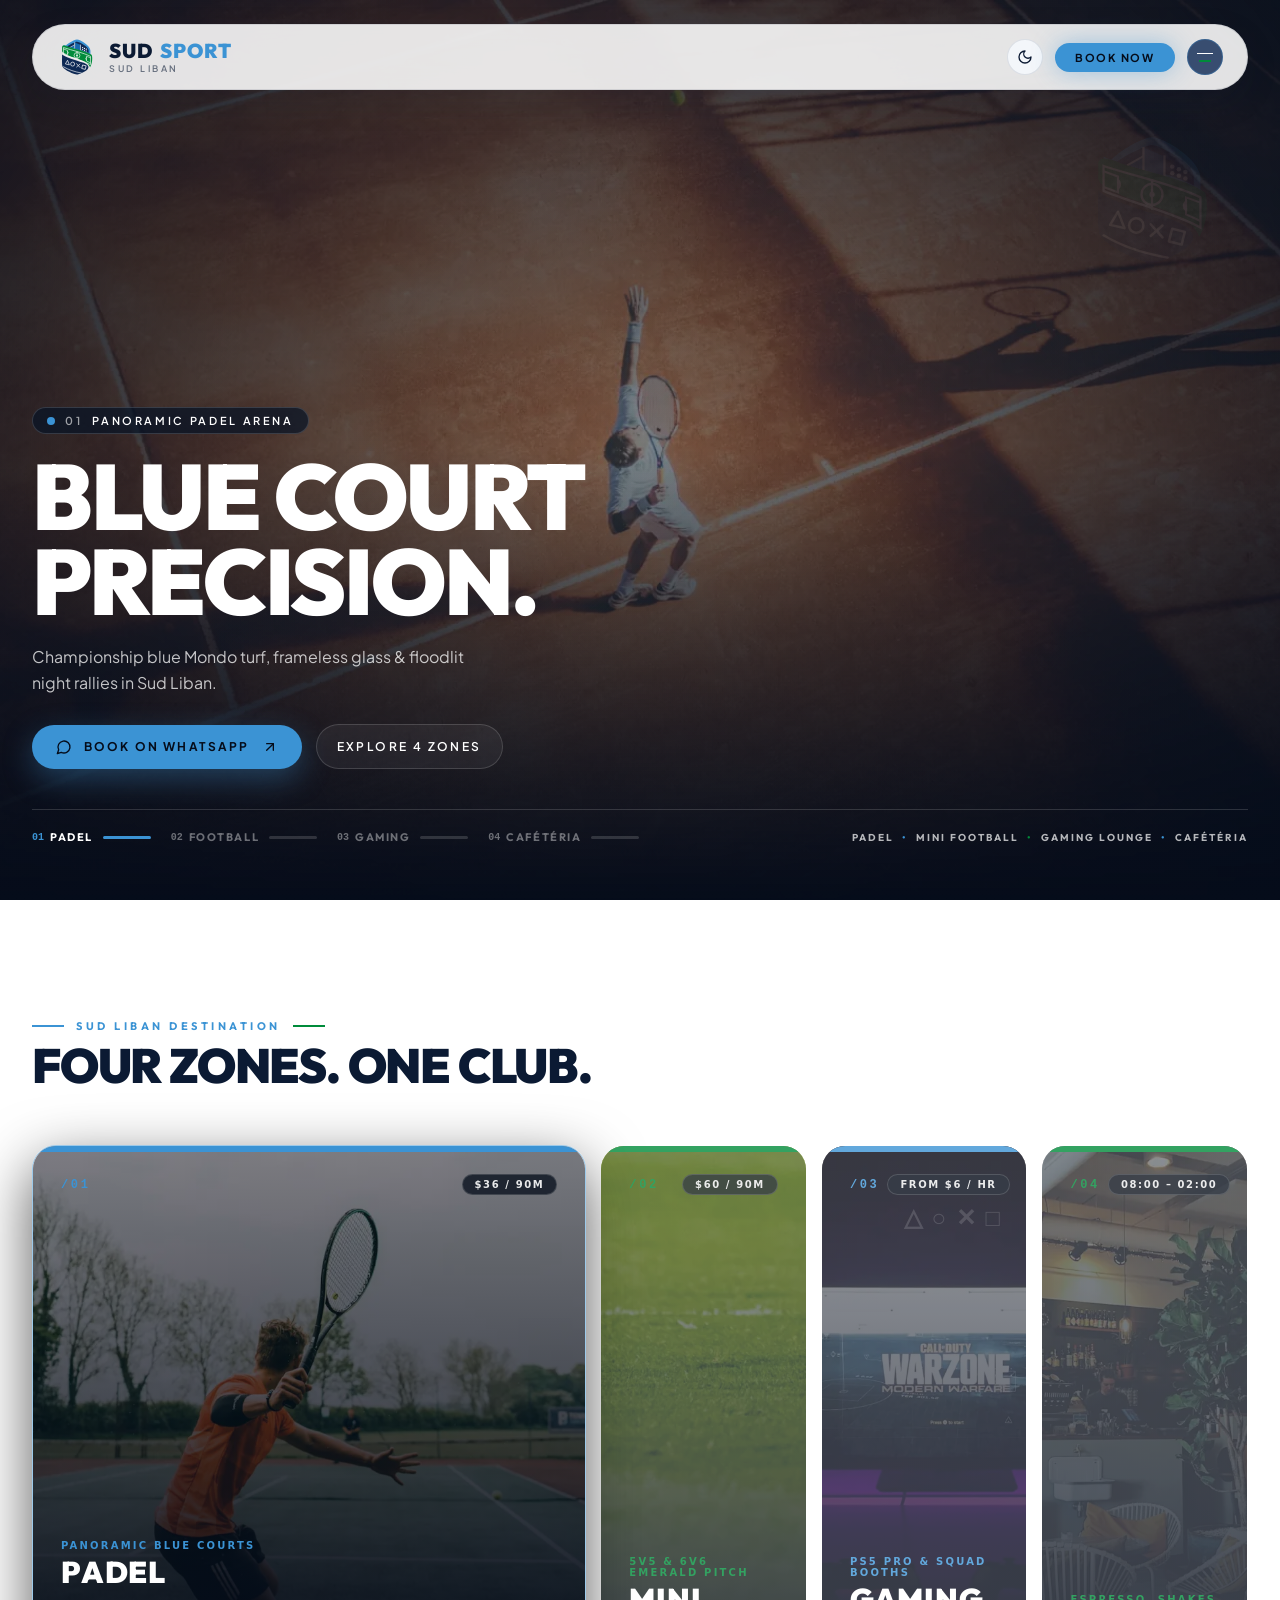
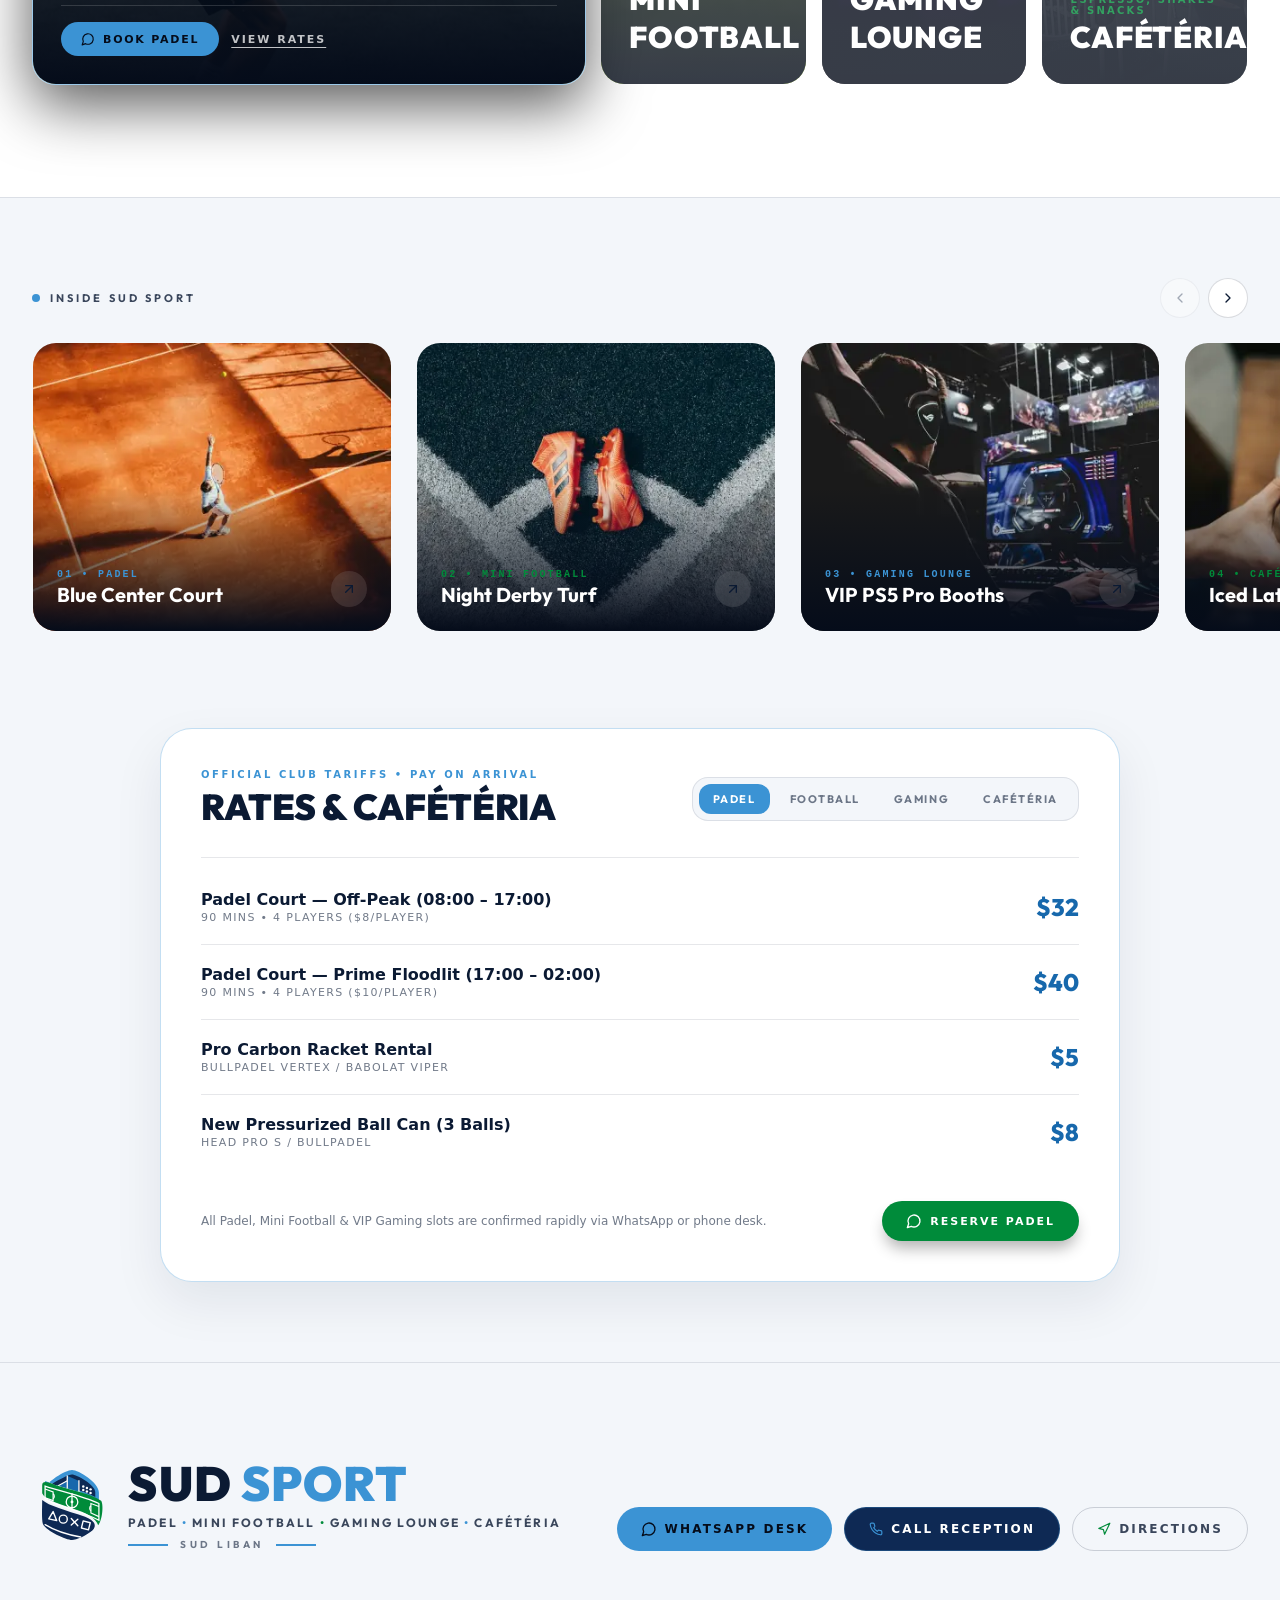
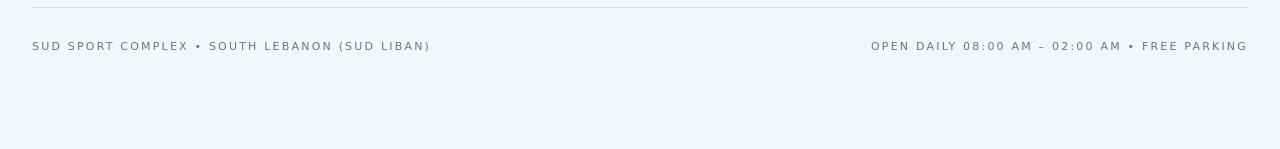
==== commit 20fab272: "Speed up photos: compressed WebP in several sizes Replace the 2000px JPEGs (~4.9 MB) with WebP versi" ====
--- a/index.html
+++ b/index.html
@@ -10,6 +10,15 @@
   <link
     rel="stylesheet"
     href="https://fonts.googleapis.com/css2?family=Outfit:wght@500;600;700;800;900&family=Plus+Jakarta+Sans:wght@300;400;500;600;700&display=swap"
+  />
+  <!-- Start downloading the first hero photo before the script inserts it -->
+  <link
+    rel="preload"
+    as="image"
+    type="image/webp"
+    imagesrcset="images/hero-padel-960.webp 960w, images/hero-padel-1280.webp 1280w, images/hero-padel-1920.webp 1920w"
+    imagesizes="100vw"
+    fetchpriority="high"
   />
   <link rel="stylesheet" href="css/style.css" />
   <!-- White theme; js/theme.js switches it on (light) and off (dark) -->
@@ -253,7 +262,7 @@
             <svg class="icon"><use href="#i-message" /></svg>
             <span>WhatsApp Desk</span>
           </button>
-          <a href="tel:+96170492810" class="btn btn--navy btn--lg">
+          <a href="tel:+96170367934" class="btn btn--navy btn--lg">
             <svg class="icon icon--sm text-blue"><use href="#i-phone" /></svg>
             <span>Call Reception</span>
           </a>
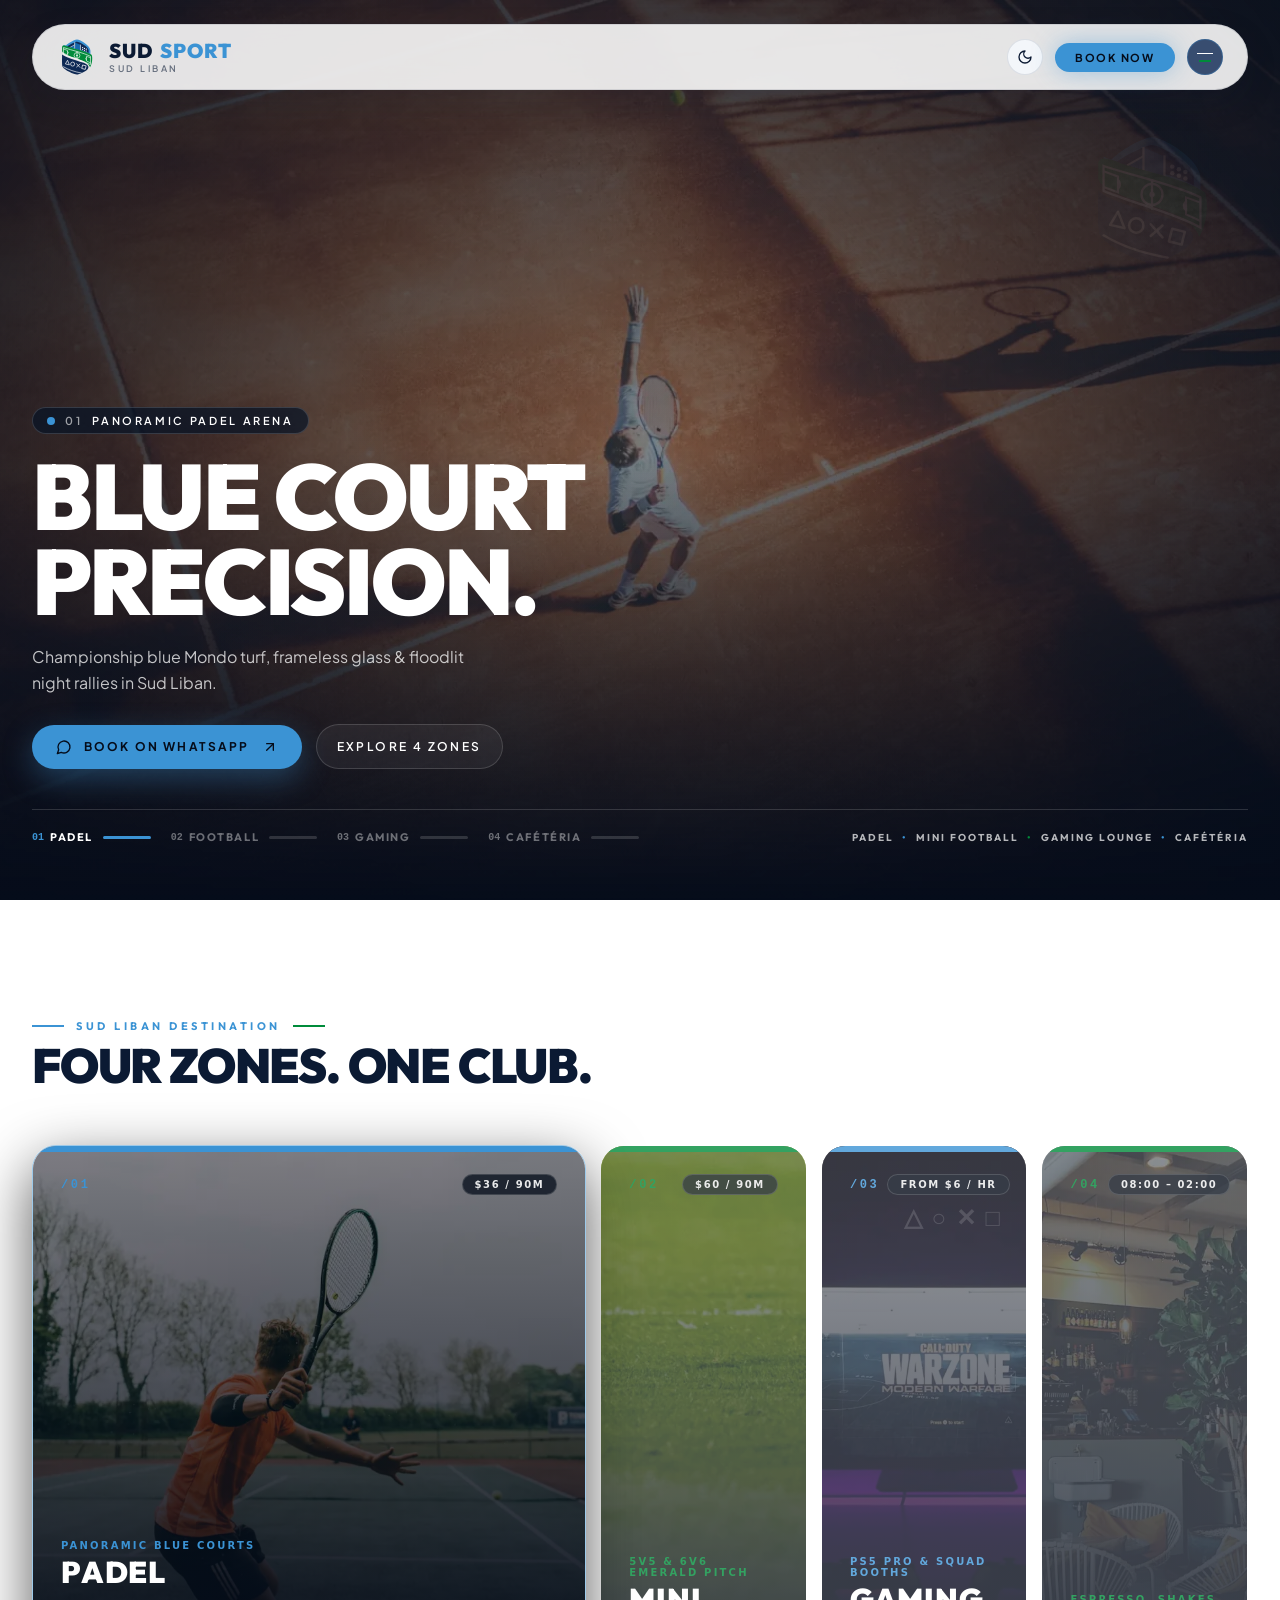
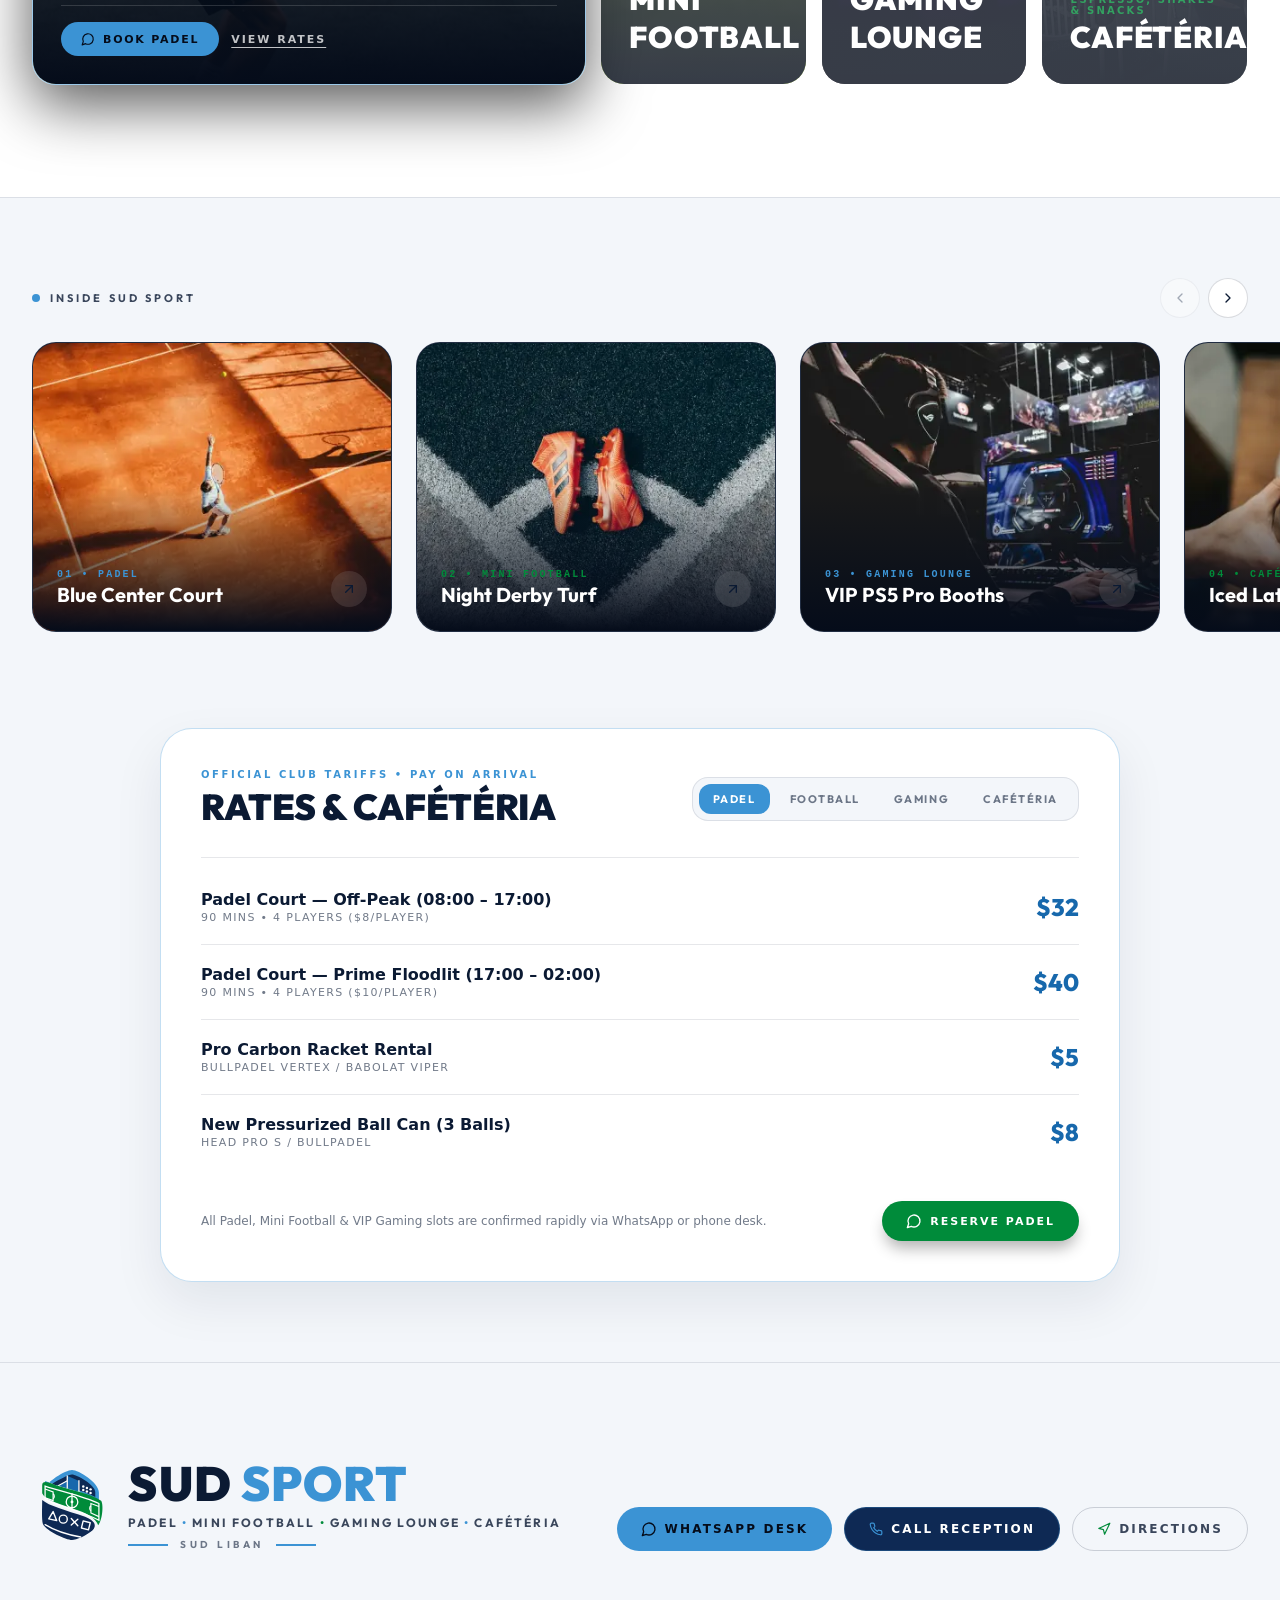
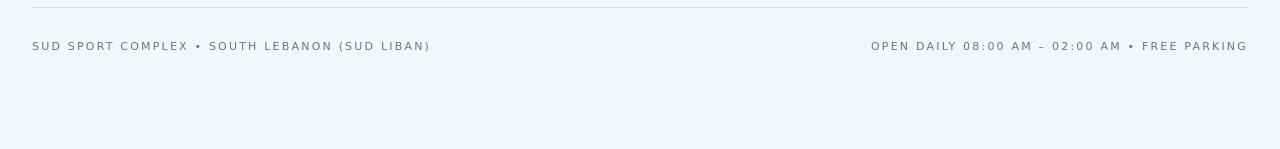
==== commit 0c558068: "Load all four hero photos before the photo strip Co-Authored-By: Claude Opus 5.5 <noreply@anthropic." ====
--- a/index.html
+++ b/index.html
@@ -20,10 +20,10 @@
     imagesizes="100vw"
     fetchpriority="high"
   />
-  <link rel="stylesheet" href="css/style.css" />
+  <link rel="stylesheet" href="css/style.css?v=3" />
   <!-- White theme; js/theme.js switches it on (light) and off (dark) -->
-  <link rel="stylesheet" href="css/theme-light.css" id="themeLight" />
-  <script src="js/theme.js"></script>
+  <link rel="stylesheet" href="css/theme-light.css?v=2" id="themeLight" />
+  <script src="js/theme.js?v=2"></script>
 </head>
 <body>
   <!-- ===================================================================
@@ -327,6 +327,6 @@
     </div>
   </div>
 
-  <script src="js/main.js"></script>
+  <script src="js/main.js?v=3"></script>
 </body>
 </html>
--- a/css/style.css
+++ b/css/style.css
@@ -970,6 +970,7 @@
   border-radius: 24px;
   overflow: hidden;
   border: 1px solid rgba(255, 255, 255, 0.1);
+  background: var(--navy-800);
 }
 
 .film__img {
@@ -979,6 +980,9 @@
   transition: transform 0.7s var(--ease);
 }
 .film:hover .film__img { transform: scale(1.05); }
+
+/* Hide the empty image until its photo is released */
+.film__img:not([src]) { visibility: hidden; }
 
 .film__overlay {
   position: absolute;
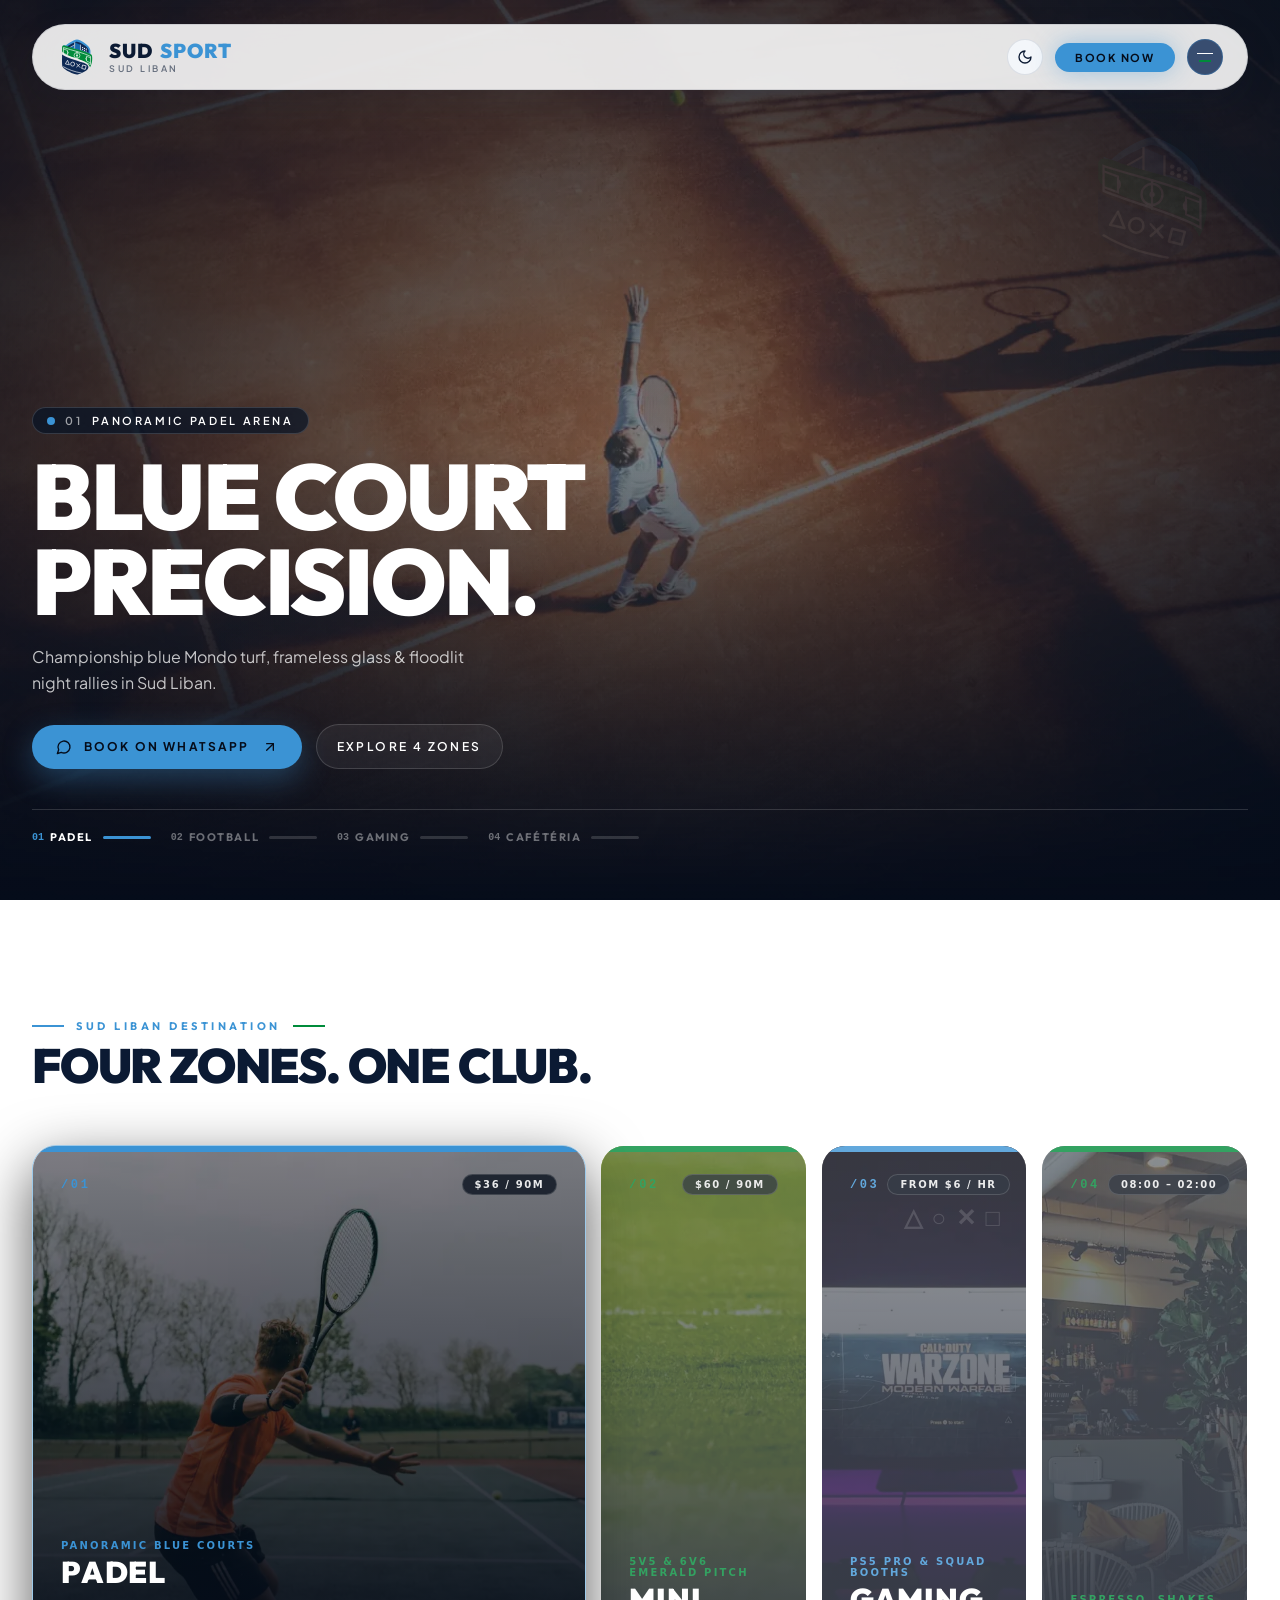
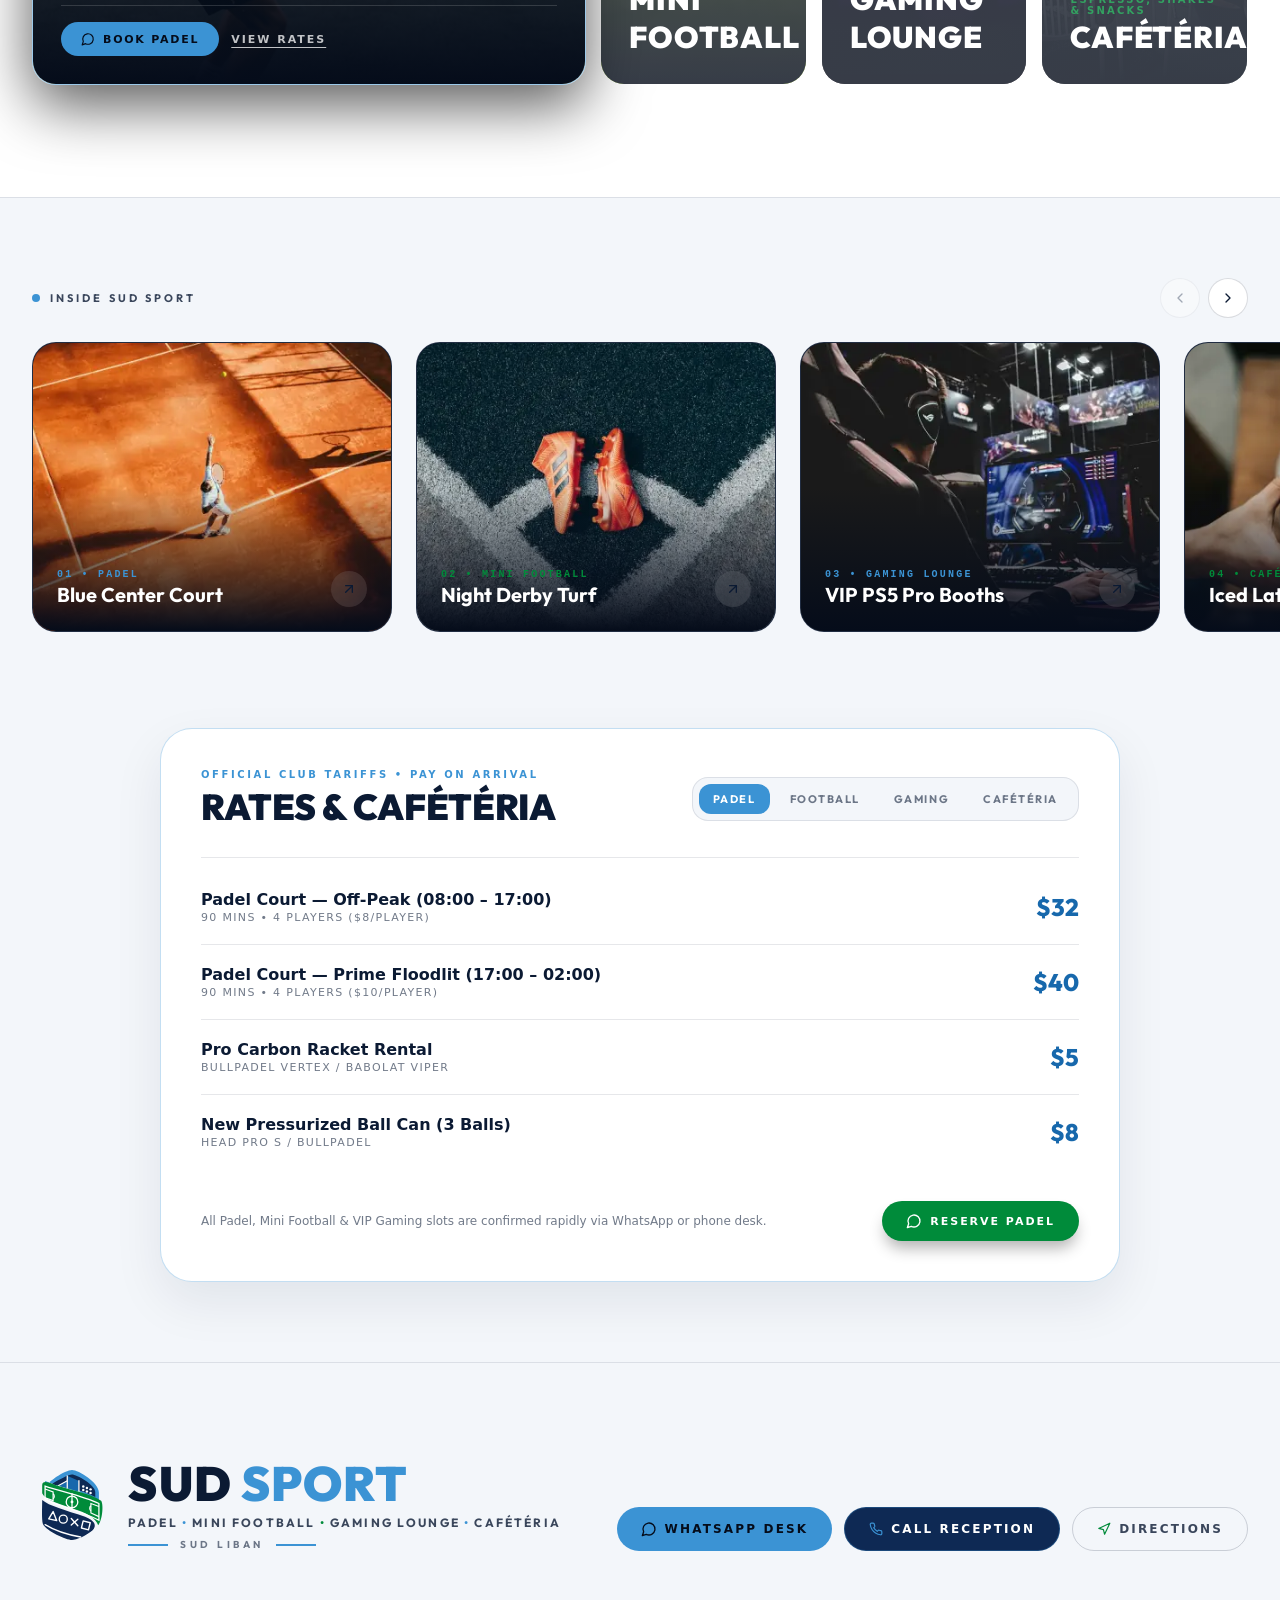
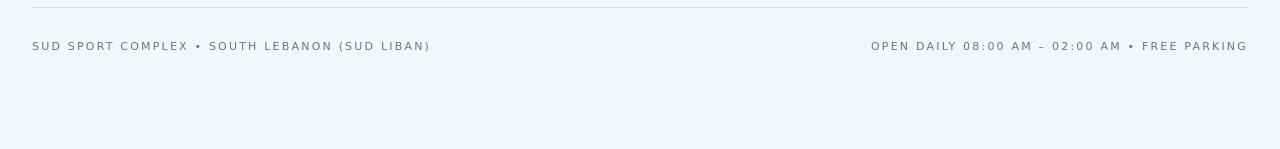
==== commit c4e2eb0e: "Loader loops four zone scenes until the first two sections load Padel, mini football, gaming and caf" ====
--- a/index.html
+++ b/index.html
@@ -20,9 +20,9 @@
     imagesizes="100vw"
     fetchpriority="high"
   />
-  <link rel="stylesheet" href="css/style.css?v=3" />
+  <link rel="stylesheet" href="css/style.css?v=5" />
   <!-- White theme; js/theme.js switches it on (light) and off (dark) -->
-  <link rel="stylesheet" href="css/theme-light.css?v=2" id="themeLight" />
+  <link rel="stylesheet" href="css/theme-light.css?v=4" id="themeLight" />
   <script src="js/theme.js?v=2"></script>
 </head>
 <body>
@@ -85,6 +85,96 @@
   </svg>
 
   <!-- Subtle desktop cursor follower -->
+  <!-- ===================================================================
+       LOADING SCREEN
+       Four 1s scenes loop (padel, football, gaming, cafétéria) until the
+       hero and zone photos have loaded; main.js drives the cycle and fade.
+  =================================================================== -->
+  <div class="loader" id="loader" aria-hidden="true">
+    <div class="loader__inner">
+      <svg class="emblem loader__emblem"><use href="#emblem" /></svg>
+
+      <div class="loader__stage">
+        <!-- 01 PADEL: blue court draws in, ball rallies over the net -->
+        <div class="scene scene--padel is-active" data-label="PADEL" data-color="#3B93D4">
+          <svg class="scene__floor" viewBox="0 0 240 120">
+            <rect class="scene__turf" x="4" y="4" width="232" height="112" rx="6" />
+            <rect class="scene__line" x="4" y="4" width="232" height="112" rx="6" pathLength="100" />
+            <line class="scene__line scene__line--net" x1="120" y1="4" x2="120" y2="116" pathLength="100" />
+            <line class="scene__line" x1="37" y1="4" x2="37" y2="116" pathLength="100" />
+            <line class="scene__line" x1="203" y1="4" x2="203" y2="116" pathLength="100" />
+            <line class="scene__line" x1="37" y1="60" x2="203" y2="60" pathLength="100" />
+          </svg>
+          <div class="scene__flight">
+            <span class="scene__shadow"></span>
+            <span class="padel-ball"></span>
+          </div>
+        </div>
+
+        <!-- 02 MINI FOOTBALL: green pitch draws in, ball rolls and hops -->
+        <div class="scene scene--football" data-label="MINI FOOTBALL" data-color="#008B3A">
+          <svg class="scene__floor" viewBox="0 0 240 120">
+            <rect class="scene__turf" x="4" y="4" width="232" height="112" rx="6" />
+            <rect class="scene__line" x="4" y="4" width="232" height="112" rx="6" pathLength="100" />
+            <line class="scene__line" x1="120" y1="4" x2="120" y2="116" pathLength="100" />
+            <circle class="scene__line" cx="120" cy="60" r="18" pathLength="100" />
+            <rect class="scene__line" x="4" y="32" width="30" height="56" pathLength="100" />
+            <rect class="scene__line" x="206" y="32" width="30" height="56" pathLength="100" />
+          </svg>
+          <div class="scene__flight">
+            <span class="scene__shadow"></span>
+            <svg class="football" viewBox="0 0 20 20">
+              <circle cx="10" cy="10" r="9.2" fill="#fff" stroke="#0b1a33" stroke-width="0.8" />
+              <polygon points="10,6.4 13.4,8.9 12.1,12.9 7.9,12.9 6.6,8.9" fill="#0b1a33" />
+              <g stroke="#0b1a33" stroke-width="0.9" stroke-linecap="round">
+                <line x1="10" y1="6.4" x2="10" y2="1.2" />
+                <line x1="13.4" y1="8.9" x2="18.2" y2="7.4" />
+                <line x1="12.1" y1="12.9" x2="15.2" y2="17" />
+                <line x1="7.9" y1="12.9" x2="4.8" y2="17" />
+                <line x1="6.6" y1="8.9" x2="1.8" y2="7.4" />
+              </g>
+            </svg>
+          </div>
+        </div>
+
+        <!-- 03 GAMING LOUNGE: the four action symbols pop in one by one -->
+        <div class="scene scene--gaming" data-label="GAMING LOUNGE" data-color="#3B93D4">
+          <svg class="scene__flat" viewBox="0 0 240 120">
+            <rect class="pad" x="62" y="4" width="116" height="112" rx="22" />
+            <g class="sym sym--1"><polygon points="120,16 108,37 132,37" /></g>
+            <g class="sym sym--2"><circle cx="152" cy="60" r="11" /></g>
+            <g class="sym sym--3"><line x1="111" y1="74" x2="129" y2="92" /><line x1="129" y1="74" x2="111" y2="92" /></g>
+            <g class="sym sym--4"><rect x="78" y="50" width="20" height="20" rx="2" /></g>
+          </svg>
+        </div>
+
+        <!-- 04 CAFÉTÉRIA: iced latte fills up, straw drops in -->
+        <div class="scene scene--cafe" data-label="CAFÉTÉRIA" data-color="#008B3A">
+          <svg class="scene__flat" viewBox="0 0 240 120">
+            <defs>
+              <clipPath id="loaderGlass"><path d="M98 22 L142 22 L137 108 Q120 112 103 108 Z" /></clipPath>
+              <linearGradient id="loaderLatte" x1="0" y1="0" x2="0" y2="1">
+                <stop offset="0" stop-color="#e7cfa9" />
+                <stop offset="0.45" stop-color="#b9875a" />
+                <stop offset="1" stop-color="#5a3519" />
+              </linearGradient>
+            </defs>
+            <rect class="straw" x="126" y="2" width="6" height="78" rx="3" />
+            <g clip-path="url(#loaderGlass)">
+              <rect class="latte" x="94" y="22" width="52" height="92" fill="url(#loaderLatte)" />
+              <rect class="ice ice--1" x="106" y="40" width="12" height="12" rx="2" />
+              <rect class="ice ice--2" x="121" y="48" width="11" height="11" rx="2" />
+            </g>
+            <path class="glass" d="M98 22 L142 22 L137 108 Q120 112 103 108 Z" />
+          </svg>
+        </div>
+      </div>
+
+      <p class="loader__label"><span class="loader__dot"></span><span id="loaderLabel">PADEL</span></p>
+      <div class="loader__bar"><span></span></div>
+    </div>
+  </div>
+
   <div class="cursor" id="cursor" aria-hidden="true"></div>
 
   <div class="app" id="app">
@@ -150,16 +240,6 @@
 
         <div class="hero__bar">
           <div class="reel-nav" id="reelNav"></div>
-
-          <div class="tagline">
-            <span>PADEL</span>
-            <span class="text-blue">•</span>
-            <span>MINI FOOTBALL</span>
-            <span class="text-green">•</span>
-            <span>GAMING LOUNGE</span>
-            <span class="text-blue">•</span>
-            <span>CAFÉTÉRIA</span>
-          </div>
         </div>
       </div>
     </section>
@@ -327,6 +407,6 @@
     </div>
   </div>
 
-  <script src="js/main.js?v=3"></script>
+  <script src="js/main.js?v=5"></script>
 </body>
 </html>
--- a/css/style.css
+++ b/css/style.css
@@ -189,6 +189,316 @@
 }
 
 /* =====================================================================
+   LOADING SCREEN
+   Four 1s scenes (padel, football, gaming, cafétéria) loop while the hero
+   and zone photos load; the bar shows real progress. main.js cycles the
+   scenes and adds .is-done to fade out. The 10s animation is a fallback
+   in case scripts fail.
+===================================================================== */
+
+.loader {
+  position: fixed;
+  inset: 0;
+  z-index: 100;
+  display: flex;
+  align-items: center;
+  justify-content: center;
+  background: var(--navy-900);
+  transition: opacity 0.45s var(--ease), visibility 0.45s;
+  animation: loaderOut 0.4s var(--ease) 10s forwards;
+}
+
+.loader.is-done {
+  opacity: 0;
+  visibility: hidden;
+}
+
+.loader__inner {
+  display: flex;
+  flex-direction: column;
+  align-items: center;
+  gap: 16px;
+}
+
+.loader__emblem {
+  width: 64px;
+  height: 64px;
+  animation: loaderPop 0.5s var(--ease) both;
+}
+
+.loader__stage {
+  position: relative;
+  width: min(260px, 70vw);
+  aspect-ratio: 2 / 1;
+  perspective: 520px;
+}
+
+.loader__label {
+  display: flex;
+  align-items: center;
+  gap: 8px;
+  font-family: var(--font-brand);
+  font-weight: 800;
+  font-size: 12px;
+  letter-spacing: 0.24em;
+  color: #fff;
+}
+
+.loader__label.is-switching { animation: loaderLabel 0.4s var(--ease); }
+
+.loader__dot {
+  width: 8px;
+  height: 8px;
+  border-radius: 50%;
+  background: var(--scene-color, var(--blue));
+  transition: background-color 0.3s;
+}
+
+.loader__bar {
+  width: 120px;
+  height: 3px;
+  border-radius: 9999px;
+  background: rgba(255, 255, 255, 0.12);
+  overflow: hidden;
+}
+
+.loader__bar span {
+  display: block;
+  height: 100%;
+  background: linear-gradient(90deg, var(--blue), var(--green));
+  transform: scaleX(var(--progress, 0.06));
+  transform-origin: left;
+  transition: transform 0.35s var(--ease);
+}
+
+/* --- Scenes: stacked, one visible at a time; animations run while active --- */
+
+.scene {
+  position: absolute;
+  inset: 0;
+  opacity: 0;
+  transition: opacity 0.2s ease;
+}
+
+.scene.is-active { opacity: 1; }
+
+/* Courts and pitches lie flat in 3D; gaming and café scenes face the viewer */
+.scene__floor {
+  width: 100%;
+  height: 100%;
+  overflow: visible;
+  transform: rotateX(52deg);
+}
+
+.scene__flat {
+  width: 100%;
+  height: 100%;
+  overflow: visible;
+}
+
+.scene__turf { opacity: 0; }
+.scene--padel .scene__turf { fill: var(--royal); }
+.scene--football .scene__turf { fill: var(--green); }
+
+.scene__line {
+  fill: none;
+  stroke: #fff;
+  stroke-width: 2.5;
+  stroke-dasharray: 100;
+  stroke-dashoffset: 100;
+}
+
+.scene__line--net { stroke-width: 4; }
+
+.scene.is-active .scene__turf { animation: loaderFade 0.25s ease forwards; }
+.scene.is-active .scene__line { animation: loaderDraw 0.45s var(--ease) 0.05s forwards; }
+
+/* Ball path across the court; the ball and its shadow move with it */
+.scene__flight {
+  position: absolute;
+  top: 50%;
+  left: 12%;
+}
+
+.scene__shadow {
+  position: absolute;
+  width: 16px;
+  height: 5px;
+  margin: -2px 0 0 -8px;
+  border-radius: 50%;
+  background: rgba(0, 0, 0, 0.45);
+  filter: blur(1px);
+}
+
+.padel-ball {
+  position: absolute;
+  width: 14px;
+  height: 14px;
+  margin: -7px 0 0 -7px;
+  border-radius: 50%;
+  background: radial-gradient(circle at 35% 30%, #f4ff8a, #d4ec1e 55%, #9fb80a);
+  box-shadow: 0 0 12px rgba(212, 236, 30, 0.6);
+  overflow: hidden;
+}
+
+/* Seam */
+.padel-ball::after {
+  content: '';
+  position: absolute;
+  top: 1px;
+  bottom: 1px;
+  left: 6px;
+  right: -6px;
+  border-radius: 50%;
+  border: 1.5px solid rgba(255, 255, 255, 0.85);
+}
+
+.football {
+  position: absolute;
+  width: 16px;
+  height: 16px;
+  margin: -8px 0 0 -8px;
+  overflow: visible;
+}
+
+.scene--padel.is-active .scene__flight { animation: loaderAcross 0.9s linear both; }
+.scene--padel.is-active .padel-ball { animation: loaderPadelBounce 0.9s both; }
+.scene--padel.is-active .scene__shadow { animation: loaderPadelShadow 0.9s both; }
+
+.scene--football.is-active .scene__flight { animation: loaderAcross 0.9s cubic-bezier(0.3, 0.1, 0.4, 1) both; }
+.scene--football.is-active .football { animation: loaderRoll 0.9s both; }
+.scene--football.is-active .scene__shadow { animation: loaderRollShadow 0.9s both; }
+
+/* Gaming: controller pad with the four symbols popping in */
+.pad {
+  fill: var(--navy-700);
+  stroke: rgba(59, 147, 212, 0.5);
+  stroke-width: 2;
+}
+
+.sym {
+  fill: none;
+  stroke-width: 4.5;
+  stroke-linecap: round;
+  stroke-linejoin: round;
+  transform-box: fill-box;
+  transform-origin: center;
+  transform: scale(0);
+}
+
+.sym--1, .sym--3 { stroke: var(--blue); }
+.sym--2, .sym--4 { stroke: #2fbf6b; }
+
+.scene--gaming.is-active .sym { animation: loaderPop 0.35s cubic-bezier(0.34, 1.56, 0.64, 1) forwards; }
+.scene--gaming.is-active .sym--2 { animation-delay: 0.12s; }
+.scene--gaming.is-active .sym--3 { animation-delay: 0.24s; }
+.scene--gaming.is-active .sym--4 { animation-delay: 0.36s; }
+.scene--gaming.is-active .pad { animation: loaderGlow 0.9s ease 0.45s; }
+
+/* Cafétéria: iced latte fills up, ice bobs, straw drops in */
+.glass {
+  fill: rgba(255, 255, 255, 0.06);
+  stroke: #fff;
+  stroke-width: 3;
+  stroke-linejoin: round;
+}
+
+.latte { transform: translateY(88px); }
+.ice { fill: rgba(255, 255, 255, 0.55); }
+.straw { fill: var(--green); transform: translateY(-40px); opacity: 0; }
+
+.scene--cafe.is-active .latte { animation: loaderFill 0.75s var(--ease) forwards; }
+.scene--cafe.is-active .ice { animation: loaderBob 0.9s ease-in-out both; }
+.scene--cafe.is-active .ice--2 { animation-delay: 0.1s; }
+.scene--cafe.is-active .straw { animation: loaderStraw 0.5s var(--ease) 0.3s forwards; }
+
+/* --- Keyframes --- */
+
+@keyframes loaderOut {
+  to { opacity: 0; visibility: hidden; }
+}
+
+@keyframes loaderPop {
+  from { opacity: 0; transform: scale(0.6); }
+  to { opacity: 1; transform: scale(1); }
+}
+
+@keyframes loaderLabel {
+  from { opacity: 0; transform: translateY(6px); }
+  to { opacity: 1; transform: none; }
+}
+
+@keyframes loaderFade {
+  to { opacity: 1; }
+}
+
+@keyframes loaderDraw {
+  to { stroke-dashoffset: 0; }
+}
+
+@keyframes loaderAcross {
+  from { left: 12%; }
+  to { left: 86%; }
+}
+
+/* Rise (ease out) and fall (ease in) for a real bounce */
+@keyframes loaderPadelBounce {
+  0% { transform: translateY(0) rotate(0deg); animation-timing-function: cubic-bezier(0.2, 0.6, 0.4, 1); }
+  35% { transform: translateY(-46px) rotate(220deg); animation-timing-function: cubic-bezier(0.6, 0, 0.8, 0.4); }
+  70% { transform: translateY(0) rotate(430deg); animation-timing-function: cubic-bezier(0.2, 0.6, 0.4, 1); }
+  85% { transform: translateY(-14px) rotate(500deg); animation-timing-function: cubic-bezier(0.6, 0, 0.8, 0.4); }
+  100% { transform: translateY(0) rotate(560deg); }
+}
+
+@keyframes loaderPadelShadow {
+  0% { transform: scale(1); opacity: 0.6; animation-timing-function: cubic-bezier(0.2, 0.6, 0.4, 1); }
+  35% { transform: scale(0.45); opacity: 0.2; animation-timing-function: cubic-bezier(0.6, 0, 0.8, 0.4); }
+  70% { transform: scale(1); opacity: 0.6; animation-timing-function: cubic-bezier(0.2, 0.6, 0.4, 1); }
+  85% { transform: scale(0.75); opacity: 0.4; animation-timing-function: cubic-bezier(0.6, 0, 0.8, 0.4); }
+  100% { transform: scale(1); opacity: 0.6; }
+}
+
+/* Football: rolls along the turf with one small hop */
+@keyframes loaderRoll {
+  0% { transform: translateY(0) rotate(0deg); }
+  40% { transform: translateY(0) rotate(300deg); animation-timing-function: cubic-bezier(0.2, 0.6, 0.4, 1); }
+  55% { transform: translateY(-16px) rotate(420deg); animation-timing-function: cubic-bezier(0.6, 0, 0.8, 0.4); }
+  70% { transform: translateY(0) rotate(520deg); }
+  100% { transform: translateY(0) rotate(720deg); }
+}
+
+@keyframes loaderRollShadow {
+  0%, 40%, 70%, 100% { transform: scale(1); opacity: 0.6; }
+  55% { transform: scale(0.6); opacity: 0.3; }
+}
+
+@keyframes loaderGlow {
+  50% { stroke: var(--blue); filter: drop-shadow(0 0 8px rgba(59, 147, 212, 0.7)); }
+}
+
+@keyframes loaderFill {
+  to { transform: translateY(0); }
+}
+
+@keyframes loaderBob {
+  0% { transform: translateY(60px); }
+  70% { transform: translateY(-2px); }
+  100% { transform: translateY(0); }
+}
+
+@keyframes loaderStraw {
+  to { transform: translateY(0); opacity: 1; }
+}
+
+@media (prefers-reduced-motion: reduce) {
+  .scene.is-active .scene__flight,
+  .scene.is-active .padel-ball,
+  .scene.is-active .football,
+  .scene.is-active .scene__shadow { animation: none; }
+  .scene__flight { left: 50%; }
+}
+
+/* =====================================================================
    CURSOR FOLLOWER
 ===================================================================== */
 
@@ -599,18 +909,6 @@
 }
 .reel-btn.is-active .reel-btn__fill { width: 100%; }
 
-.tagline {
-  display: none;
-  align-items: center;
-  gap: 8px;
-  font-family: var(--font-brand);
-  font-weight: 700;
-  font-size: 10px;
-  letter-spacing: 0.2em;
-  text-transform: uppercase;
-  color: rgba(255, 255, 255, 0.7);
-}
-
 @media (min-width: 640px) {
   .hero__watermark { display: block; right: 56px; top: 128px; }
   .hero__inner { padding: 0 32px 56px; }
@@ -622,7 +920,6 @@
   .reel-btn__label { flex-direction: row; align-items: center; gap: 6px; }
   .reel-btn__name { font-size: 11px; letter-spacing: 0.14em; }
   .reel-btn__track { width: 48px; }
-  .tagline { display: flex; }
 }
 
 @media (min-width: 1024px) {
@@ -982,7 +1279,8 @@
 .film:hover .film__img { transform: scale(1.05); }
 
 /* Hide the empty image until its photo is released */
-.film__img:not([src]) { visibility: hidden; }
+.film__img:not([src]),
+.zone__img:not([src]) { visibility: hidden; }
 
 .film__overlay {
   position: absolute;
--- a/css/theme-light.css
+++ b/css/theme-light.css
@@ -20,6 +20,15 @@
   color: var(--ink);
 }
 
+/* --- Loading screen --- */
+
+.loader { background: var(--surface); }
+.loader__label { color: var(--ink); }
+.loader__bar { background: var(--line); }
+.scene__shadow { background: rgba(11, 26, 51, 0.35); }
+.glass { fill: rgba(11, 26, 51, 0.04); stroke: var(--ink); }
+.ice { fill: rgba(255, 255, 255, 0.8); }
+
 /* --- Navbar --- */
 
 .nav__bar {
